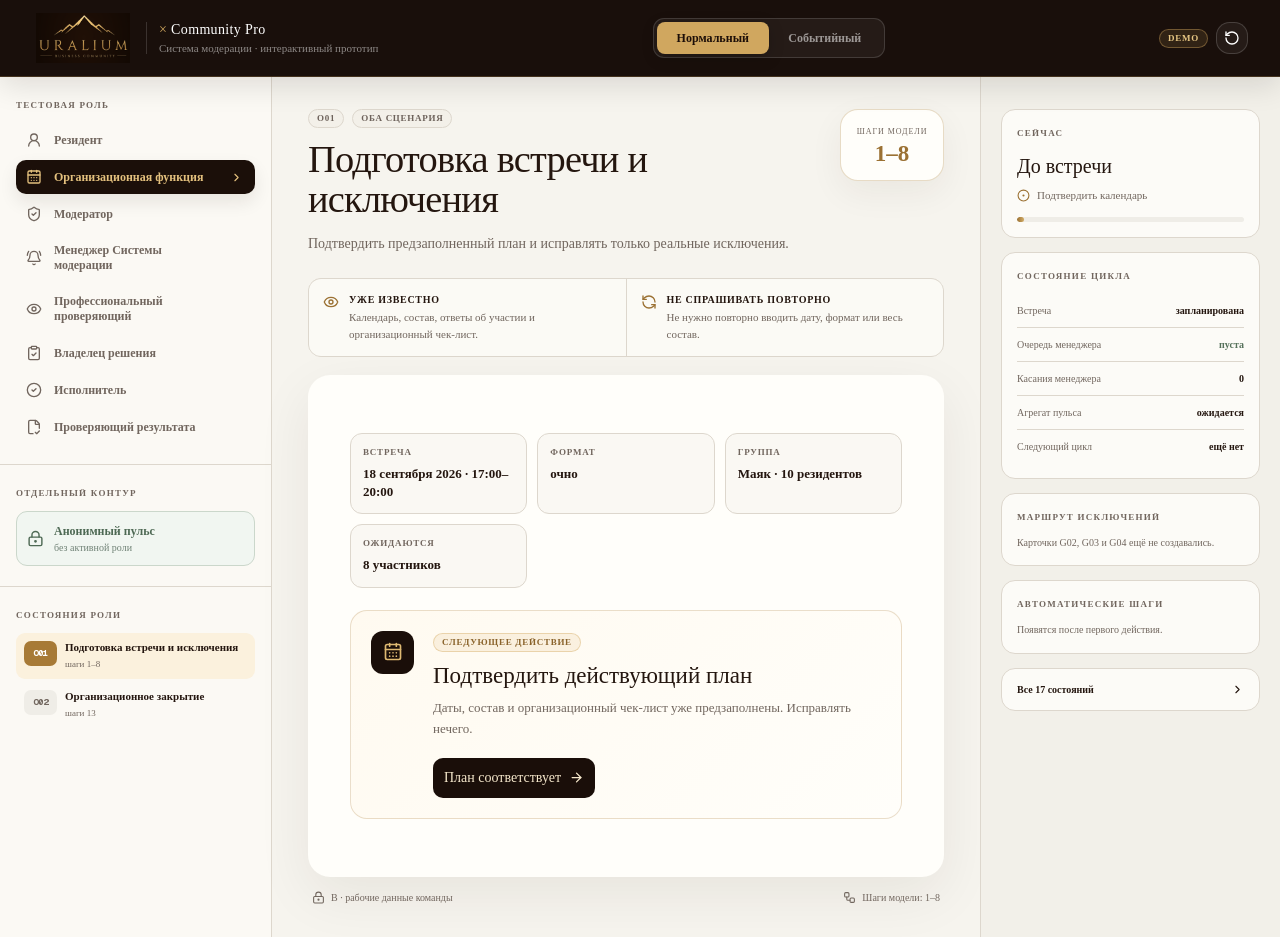
==== index.html @ 599ee9f1 "Publish Community Pro demo" ====
<!DOCTYPE html><html lang="ru"><head><meta charSet="utf-8"/><meta name="viewport" content="width=device-width, initial-scale=1"/><link rel="preload" as="image" fetchPriority="high" imageSrcSet="/_next/image?url=%2Furalium-logo-espresso.png&amp;w=128&amp;q=75 1x, /_next/image?url=%2Furalium-logo-espresso.png&amp;w=256&amp;q=75 2x"/><link rel="stylesheet" href="/_next/static/css/index.s3RXY8Z_.css" data-rsc-css-href="/_next/static/css/index.s3RXY8Z_.css" data-precedence="vite-rsc/importer-resources"/><link rel="modulepreload" fetchPriority="low" href="/_next/static/chunks/index--kuUQCnD.js"/><script src="/_next/static/chunks/rolldown-runtime-C60lm6uB.js" type="module" async=""></script><script src="/_next/static/chunks/framework-D_rUT4EX.js" type="module" async=""></script><link rel="modulepreload" href="/_next/static/chunks/layout-segment-context-BPVXsanq.js" crossorigin=""/><link rel="modulepreload" href="/_next/static/chunks/page-Berply5n.js" crossorigin=""/><title>Community Pro · Система модерации v0.1</title><meta name="description" content="Интерактивный демонстрационный прототип нормального и событийного цикла Системы модерации Community Pro."/><meta property="og:title" content="Community Pro · Система модерации v0.1"/><meta property="og:description" content="Интерактивный прототип сквозного цикла постоянной малой группы."/><meta property="og:image" content="https://uralium-community-pro-pult-demo.m-e-burkov.chatgpt.site/og.png"/><meta property="og:image:width" content="1536"/><meta property="og:image:height" content="1024"/><meta property="og:image:alt" content="УРАЛИУМ × Community Pro — Пульт Системы модерации"/><meta name="twitter:card" content="summary_large_image"/><meta name="twitter:title" content="Community Pro · Система модерации v0.1"/><meta name="twitter:description" content="Интерактивный прототип сквозного цикла постоянной малой группы."/><meta name="twitter:image" content="https://uralium-community-pro-pult-demo.m-e-burkov.chatgpt.site/og.png"/><link rel="icon" href="/favicon.png"/><script>Object.assign(((self[Symbol.for("vinext.navigationRuntime")]??={bootstrap:{routeManifest:null},functions:{}}).bootstrap.rsc??={rsc:[]}),{params:{},nav:{"pathname":"/","searchParams":[]}})</script><link rel="modulepreload" href="/_next/static/chunks/index--kuUQCnD.js" />
<link rel="preload" href="/_next/static/_vinext_fonts/geist-8ac0455e797f/geist-98bbbccb.woff2" as="font" type="font/woff2" crossorigin />
<link rel="preload" href="/_next/static/_vinext_fonts/geist-mono-00e989178794/geist-mono-013b2f2f.woff2" as="font" type="font/woff2" crossorigin />
<style data-vinext-fonts>/* cyrillic-ext */
@font-face {
  font-family: 'Geist';
  font-style: normal;
  font-weight: 100 900;
  font-display: swap;
  src: url(/_next/static/_vinext_fonts/geist-8ac0455e797f/geist-ff2310f5.woff2) format('woff2');
  unicode-range: U+0460-052F, U+1C80-1C8A, U+20B4, U+2DE0-2DFF, U+A640-A69F, U+FE2E-FE2F;
}
/* cyrillic */
@font-face {
  font-family: 'Geist';
  font-style: normal;
  font-weight: 100 900;
  font-display: swap;
  src: url(/_next/static/_vinext_fonts/geist-8ac0455e797f/geist-875ccdd4.woff2) format('woff2');
  unicode-range: U+0301, U+0400-045F, U+0490-0491, U+04B0-04B1, U+2116;
}
/* vietnamese */
@font-face {
  font-family: 'Geist';
  font-style: normal;
  font-weight: 100 900;
  font-display: swap;
  src: url(/_next/static/_vinext_fonts/geist-8ac0455e797f/geist-52306abf.woff2) format('woff2');
  unicode-range: U+0102-0103, U+0110-0111, U+0128-0129, U+0168-0169, U+01A0-01A1, U+01AF-01B0, U+0300-0301, U+0303-0304, U+0308-0309, U+0323, U+0329, U+1EA0-1EF9, U+20AB;
}
/* latin-ext */
@font-face {
  font-family: 'Geist';
  font-style: normal;
  font-weight: 100 900;
  font-display: swap;
  src: url(/_next/static/_vinext_fonts/geist-8ac0455e797f/geist-001175b1.woff2) format('woff2');
  unicode-range: U+0100-02BA, U+02BD-02C5, U+02C7-02CC, U+02CE-02D7, U+02DD-02FF, U+0304, U+0308, U+0329, U+1D00-1DBF, U+1E00-1E9F, U+1EF2-1EFF, U+2020, U+20A0-20AB, U+20AD-20C0, U+2113, U+2C60-2C7F, U+A720-A7FF;
}
/* latin */
@font-face {
  font-family: 'Geist';
  font-style: normal;
  font-weight: 100 900;
  font-display: swap;
  src: url(/_next/static/_vinext_fonts/geist-8ac0455e797f/geist-98bbbccb.woff2) format('woff2');
  unicode-range: U+0000-00FF, U+0131, U+0152-0153, U+02BB-02BC, U+02C6, U+02DA, U+02DC, U+0304, U+0308, U+0329, U+2000-206F, U+20AC, U+2122, U+2191, U+2193, U+2212, U+2215, U+FEFF, U+FFFD;
}

@font-face {
  font-family: 'Geist Fallback';
  src: local("Arial");
  ascent-override: 95.94%;
  descent-override: 28.16%;
  line-gap-override: 0.00%;
  size-adjust: 104.76%;
}

.__font_geist_19ysh9d { font-family: 'Geist', 'Geist Fallback'; font-style: normal; }

.__variable_geist_19ysh9d { --font-geist-sans: 'Geist', 'Geist Fallback'; }

/* cyrillic-ext */
@font-face {
  font-family: 'Geist Mono';
  font-style: normal;
  font-weight: 100 900;
  font-display: swap;
  src: url(/_next/static/_vinext_fonts/geist-mono-00e989178794/geist-mono-f6b33328.woff2) format('woff2');
  unicode-range: U+0460-052F, U+1C80-1C8A, U+20B4, U+2DE0-2DFF, U+A640-A69F, U+FE2E-FE2F;
}
/* cyrillic */
@font-face {
  font-family: 'Geist Mono';
  font-style: normal;
  font-weight: 100 900;
  font-display: swap;
  src: url(/_next/static/_vinext_fonts/geist-mono-00e989178794/geist-mono-44e03052.woff2) format('woff2');
  unicode-range: U+0301, U+0400-045F, U+0490-0491, U+04B0-04B1, U+2116;
}
/* symbols2 */
@font-face {
  font-family: 'Geist Mono';
  font-style: normal;
  font-weight: 100 900;
  font-display: swap;
  src: url(/_next/static/_vinext_fonts/geist-mono-00e989178794/geist-mono-0638449e.woff2) format('woff2');
  unicode-range: U+2000-2001, U+2004-2008, U+200A, U+23B8-23BD, U+2500-259F;
}
/* vietnamese */
@font-face {
  font-family: 'Geist Mono';
  font-style: normal;
  font-weight: 100 900;
  font-display: swap;
  src: url(/_next/static/_vinext_fonts/geist-mono-00e989178794/geist-mono-971fb274.woff2) format('woff2');
  unicode-range: U+0102-0103, U+0110-0111, U+0128-0129, U+0168-0169, U+01A0-01A1, U+01AF-01B0, U+0300-0301, U+0303-0304, U+0308-0309, U+0323, U+0329, U+1EA0-1EF9, U+20AB;
}
/* latin-ext */
@font-face {
  font-family: 'Geist Mono';
  font-style: normal;
  font-weight: 100 900;
  font-display: swap;
  src: url(/_next/static/_vinext_fonts/geist-mono-00e989178794/geist-mono-44745446.woff2) format('woff2');
  unicode-range: U+0100-02BA, U+02BD-02C5, U+02C7-02CC, U+02CE-02D7, U+02DD-02FF, U+0304, U+0308, U+0329, U+1D00-1DBF, U+1E00-1E9F, U+1EF2-1EFF, U+2020, U+20A0-20AB, U+20AD-20C0, U+2113, U+2C60-2C7F, U+A720-A7FF;
}
/* latin */
@font-face {
  font-family: 'Geist Mono';
  font-style: normal;
  font-weight: 100 900;
  font-display: swap;
  src: url(/_next/static/_vinext_fonts/geist-mono-00e989178794/geist-mono-013b2f2f.woff2) format('woff2');
  unicode-range: U+0000-00FF, U+0131, U+0152-0153, U+02BB-02BC, U+02C6, U+02DA, U+02DC, U+0304, U+0308, U+0329, U+2000-206F, U+20AC, U+2122, U+2191, U+2193, U+2212, U+2215, U+FEFF, U+FFFD;
}

@font-face {
  font-family: 'Geist Mono Fallback';
  src: local("Arial");
  ascent-override: 74.67%;
  descent-override: 21.92%;
  line-gap-override: 0.00%;
  size-adjust: 134.59%;
}

.__font_geist_mono_1001rt9 { font-family: 'Geist Mono', 'Geist Mono Fallback'; font-style: normal; }

.__variable_geist_mono_1001rt9 { --font-geist-mono: 'Geist Mono', 'Geist Mono Fallback'; }
</style>
</head><body class="__variable_geist_19ysh9d __variable_geist_mono_1001rt9 antialiased"><main class="min-h-screen bg-background text-foreground"><header class="app-header sticky top-0 z-40 border-b backdrop-blur-xl"><div class="mx-auto flex min-h-[76px] max-w-[1780px] items-center justify-between gap-4 px-4 py-3 sm:px-6 lg:px-8"><button class="flex items-center gap-3 text-left"><img src="/_next/image?url=%2Furalium-logo-espresso.png&amp;w=256&amp;q=75" alt="URALIUM Business Community" width="102" height="50" loading="eager" fetchPriority="high" decoding="async" srcSet="/_next/image?url=%2Furalium-logo-espresso.png&amp;w=128&amp;q=75 1x, /_next/image?url=%2Furalium-logo-espresso.png&amp;w=256&amp;q=75 2x" class="brand-logo" data-nimg="1"/><div class="hidden h-8 w-px bg-white/15 sm:block"></div><div><p class="text-sm font-medium tracking-wide text-white"><span class="text-[#cda55e]">×</span> Community Pro</p><p class="text-[11px] text-white/50">Система модерации · интерактивный прототип</p></div></button><div class="scenario-switch" aria-label="Сценарий"><button class="active">Нормальный</button><button class="">Событийный</button></div><div class="flex items-center gap-2"><span class="mini-badge mini-badge-gold">DEMO</span><button type="button" tabindex="0" data-slot="button" title="Полный сброс" class="group/button inline-flex shrink-0 items-center justify-center rounded-lg border bg-clip-padding text-sm font-medium whitespace-nowrap transition-all outline-none select-none focus-visible:border-ring focus-visible:ring-3 focus-visible:ring-ring/50 active:not-aria-[haspopup]:translate-y-px disabled:pointer-events-none disabled:opacity-50 aria-invalid:border-destructive aria-invalid:ring-3 aria-invalid:ring-destructive/20 dark:aria-invalid:border-destructive/50 dark:aria-invalid:ring-destructive/40 [&amp;_svg]:pointer-events-none [&amp;_svg]:shrink-0 [&amp;_svg:not([class*=&#x27;size-&#x27;])]:size-4 border-border bg-background hover:bg-muted hover:text-foreground aria-expanded:bg-muted aria-expanded:text-foreground dark:border-input dark:bg-input/30 dark:hover:bg-input/50 size-8 header-icon"><svg xmlns="http://www.w3.org/2000/svg" width="24" height="24" viewBox="0 0 24 24" fill="none" stroke="currentColor" stroke-width="2" stroke-linecap="round" stroke-linejoin="round" class="lucide lucide-rotate-ccw" aria-hidden="true"><path d="M3 12a9 9 0 1 0 9-9 9.75 9.75 0 0 0-6.74 2.74L3 8"></path><path d="M3 3v5h5"></path></svg></button></div></div></header><div class="app-grid mx-auto grid max-w-[1780px] lg:grid-cols-[272px_minmax(0,1fr)_300px]"><aside class="role-sidebar border-b border-border lg:min-h-[calc(100vh-76px)] lg:border-b-0 lg:border-r"><div class="sidebar-section"><p class="sidebar-label">Тестовая роль</p><div class="role-list"><button class=""><svg xmlns="http://www.w3.org/2000/svg" width="24" height="24" viewBox="0 0 24 24" fill="none" stroke="currentColor" stroke-width="2" stroke-linecap="round" stroke-linejoin="round" class="lucide lucide-user-round" aria-hidden="true"><circle cx="12" cy="8" r="5"></circle><path d="M20 21a8 8 0 0 0-16 0"></path></svg><span>Резидент</span></button><button class="role-active"><svg xmlns="http://www.w3.org/2000/svg" width="24" height="24" viewBox="0 0 24 24" fill="none" stroke="currentColor" stroke-width="2" stroke-linecap="round" stroke-linejoin="round" class="lucide lucide-calendar-days" aria-hidden="true"><path d="M8 2v3"></path><path d="M16 2v3"></path><rect x="3" y="3" width="18" height="18" rx="2"></rect><path d="M3 9h18"></path><path d="M8 13h.01"></path><path d="M12 13h.01"></path><path d="M16 13h.01"></path><path d="M8 17h.01"></path><path d="M12 17h.01"></path><path d="M16 17h.01"></path></svg><span>Организационная функция</span><svg xmlns="http://www.w3.org/2000/svg" width="24" height="24" viewBox="0 0 24 24" fill="none" stroke="currentColor" stroke-width="2" stroke-linecap="round" stroke-linejoin="round" class="lucide lucide-chevron-right" aria-hidden="true"><path d="m9 18 6-6-6-6"></path></svg></button><button class=""><svg xmlns="http://www.w3.org/2000/svg" width="24" height="24" viewBox="0 0 24 24" fill="none" stroke="currentColor" stroke-width="2" stroke-linecap="round" stroke-linejoin="round" class="lucide lucide-shield-check" aria-hidden="true"><path d="M20 13c0 5-3.5 7.5-7.66 8.95a1 1 0 0 1-.67-.01C7.5 20.5 4 18 4 13V6a1 1 0 0 1 1-1c2 0 4.5-1.2 6.24-2.72a1.17 1.17 0 0 1 1.52 0C14.51 3.81 17 5 19 5a1 1 0 0 1 1 1z"></path><path d="m9 12 2 2 4-4"></path></svg><span>Модератор</span></button><button class=""><svg xmlns="http://www.w3.org/2000/svg" width="24" height="24" viewBox="0 0 24 24" fill="none" stroke="currentColor" stroke-width="2" stroke-linecap="round" stroke-linejoin="round" class="lucide lucide-bell-ring" aria-hidden="true"><path d="M10.268 21a2 2 0 0 0 3.464 0"></path><path d="M22 8c0-2.3-.8-4.3-2-6"></path><path d="M3.262 15.326A1 1 0 0 0 4 17h16a1 1 0 0 0 .74-1.673C19.41 13.956 18 12.499 18 8A6 6 0 0 0 6 8c0 4.499-1.411 5.956-2.738 7.326"></path><path d="M4 2C2.8 3.7 2 5.7 2 8"></path></svg><span>Менеджер Системы модерации</span></button><button class=""><svg xmlns="http://www.w3.org/2000/svg" width="24" height="24" viewBox="0 0 24 24" fill="none" stroke="currentColor" stroke-width="2" stroke-linecap="round" stroke-linejoin="round" class="lucide lucide-eye" aria-hidden="true"><path d="M2.062 12.348a1 1 0 0 1 0-.696 10.75 10.75 0 0 1 19.876 0 1 1 0 0 1 0 .696 10.75 10.75 0 0 1-19.876 0"></path><circle cx="12" cy="12" r="3"></circle></svg><span>Профессиональный проверяющий</span></button><button class=""><svg xmlns="http://www.w3.org/2000/svg" width="24" height="24" viewBox="0 0 24 24" fill="none" stroke="currentColor" stroke-width="2" stroke-linecap="round" stroke-linejoin="round" class="lucide lucide-clipboard-check" aria-hidden="true"><rect width="8" height="4" x="8" y="2" rx="1" ry="1"></rect><path d="M16 4h2a2 2 0 0 1 2 2v14a2 2 0 0 1-2 2H6a2 2 0 0 1-2-2V6a2 2 0 0 1 2-2h2"></path><path d="m9 14 2 2 4-4"></path></svg><span>Владелец решения</span></button><button class=""><svg xmlns="http://www.w3.org/2000/svg" width="24" height="24" viewBox="0 0 24 24" fill="none" stroke="currentColor" stroke-width="2" stroke-linecap="round" stroke-linejoin="round" class="lucide lucide-circle-check" aria-hidden="true"><circle cx="12" cy="12" r="10"></circle><path d="m9 12 2 2 4-4"></path></svg><span>Исполнитель</span></button><button class=""><svg xmlns="http://www.w3.org/2000/svg" width="24" height="24" viewBox="0 0 24 24" fill="none" stroke="currentColor" stroke-width="2" stroke-linecap="round" stroke-linejoin="round" class="lucide lucide-file-check-corner" aria-hidden="true"><path d="M10.5 22H6a2 2 0 0 1-2-2V4a2 2 0 0 1 2-2h8a2.4 2.4 0 0 1 1.706.706l3.588 3.588A2.4 2.4 0 0 1 20 8v6"></path><path d="M14 2v5a1 1 0 0 0 1 1h5"></path><path d="m14 20 2 2 4-4"></path></svg><span>Проверяющий результата</span></button></div></div><div class="sidebar-section border-t"><p class="sidebar-label">Отдельный контур</p><button class="anonymous-entry "><svg xmlns="http://www.w3.org/2000/svg" width="24" height="24" viewBox="0 0 24 24" fill="none" stroke="currentColor" stroke-width="2" stroke-linecap="round" stroke-linejoin="round" class="lucide lucide-lock-keyhole" aria-hidden="true"><circle cx="12" cy="16" r="1"></circle><rect x="3" y="10" width="18" height="12" rx="2"></rect><path d="M7 10V7a5 5 0 0 1 10 0v3"></path></svg><span><b>Анонимный пульс</b><small>без активной роли</small></span></button></div><div class="sidebar-section border-t"><p class="sidebar-label">Состояния роли</p><div class="surface-list"><button class="surface-active"><span>O01</span><div><b>Подготовка встречи и исключения</b><small>шаги 1–8</small></div></button><button class=""><span>O02</span><div><b>Организационное закрытие</b><small>шаги 13</small></div></button></div></div></aside><section class="min-w-0 px-4 py-6 sm:px-7 lg:px-9 lg:py-8"><div class="prototype-head"><div><div class="flex flex-wrap items-center gap-2"><span class="mini-badge mini-badge-neutral">O01</span><span class="mini-badge mini-badge-neutral">оба сценария</span></div><h1>Подготовка встречи и исключения</h1><p>Подтвердить предзаполненный план и исправлять только реальные исключения.</p></div><div class="step-orb"><span>Шаги модели</span><b>1–8</b></div></div><div class="guardrail"><div><svg xmlns="http://www.w3.org/2000/svg" width="24" height="24" viewBox="0 0 24 24" fill="none" stroke="currentColor" stroke-width="2" stroke-linecap="round" stroke-linejoin="round" class="lucide lucide-eye" aria-hidden="true"><path d="M2.062 12.348a1 1 0 0 1 0-.696 10.75 10.75 0 0 1 19.876 0 1 1 0 0 1 0 .696 10.75 10.75 0 0 1-19.876 0"></path><circle cx="12" cy="12" r="3"></circle></svg><span><b>Уже известно</b>Календарь, состав, ответы об участии и организационный чек-лист.</span></div><div><svg xmlns="http://www.w3.org/2000/svg" width="24" height="24" viewBox="0 0 24 24" fill="none" stroke="currentColor" stroke-width="2" stroke-linecap="round" stroke-linejoin="round" class="lucide lucide-refresh-ccw" aria-hidden="true"><path d="M21 12a9 9 0 0 0-9-9 9.75 9.75 0 0 0-6.74 2.74L3 8"></path><path d="M3 3v5h5"></path><path d="M3 12a9 9 0 0 0 9 9 9.75 9.75 0 0 0 6.74-2.74L21 16"></path><path d="M16 16h5v5"></path></svg><span><b>Не спрашивать повторно</b>Не нужно повторно вводить дату, формат или весь состав.</span></div></div><div data-slot="card" data-size="default" class="group/card flex flex-col gap-(--card-spacing) overflow-hidden rounded-xl bg-card py-(--card-spacing) text-sm text-card-foreground ring-1 ring-foreground/10 [--card-spacing:--spacing(4)] has-data-[slot=card-footer]:pb-0 has-[&gt;img:first-child]:pt-0 data-[size=sm]:[--card-spacing:--spacing(3)] data-[size=sm]:has-data-[slot=card-footer]:pb-0 *:[img:first-child]:rounded-t-xl *:[img:last-child]:rounded-b-xl surface-card"><div data-slot="card-content" class="px-(--card-spacing)"><div class="known-grid"><div><span>Встреча</span><b>18 сентября 2026 · 17:00–20:00</b></div><div><span>Формат</span><b>очно</b></div><div><span>Группа</span><b>Маяк · 10 резидентов</b></div><div><span>Ожидаются</span><b>8 участников</b></div></div><div class="action-box"><span><svg xmlns="http://www.w3.org/2000/svg" width="24" height="24" viewBox="0 0 24 24" fill="none" stroke="currentColor" stroke-width="2" stroke-linecap="round" stroke-linejoin="round" class="lucide lucide-calendar-days" aria-hidden="true"><path d="M8 2v3"></path><path d="M16 2v3"></path><rect x="3" y="3" width="18" height="18" rx="2"></rect><path d="M3 9h18"></path><path d="M8 13h.01"></path><path d="M12 13h.01"></path><path d="M16 13h.01"></path><path d="M8 17h.01"></path><path d="M12 17h.01"></path><path d="M16 17h.01"></path></svg></span><div><span class="mini-badge mini-badge-gold">Следующее действие</span><h3>Подтвердить действующий план</h3><p>Даты, состав и организационный чек-лист уже предзаполнены. Исправлять нечего.</p><button type="button" tabindex="0" data-slot="button" class="group/button inline-flex shrink-0 items-center justify-center rounded-lg border border-transparent bg-clip-padding text-sm font-medium whitespace-nowrap transition-all outline-none select-none focus-visible:border-ring focus-visible:ring-3 focus-visible:ring-ring/50 active:not-aria-[haspopup]:translate-y-px disabled:pointer-events-none disabled:opacity-50 aria-invalid:border-destructive aria-invalid:ring-3 aria-invalid:ring-destructive/20 dark:aria-invalid:border-destructive/50 dark:aria-invalid:ring-destructive/40 [&amp;_svg]:pointer-events-none [&amp;_svg]:shrink-0 [&amp;_svg:not([class*=&#x27;size-&#x27;])]:size-4 bg-primary text-primary-foreground hover:bg-primary/80 h-8 gap-1.5 px-2.5 has-data-[icon=inline-end]:pr-2 has-data-[icon=inline-start]:pl-2 primary-action">План соответствует<svg xmlns="http://www.w3.org/2000/svg" width="24" height="24" viewBox="0 0 24 24" fill="none" stroke="currentColor" stroke-width="2" stroke-linecap="round" stroke-linejoin="round" class="lucide lucide-arrow-right" aria-hidden="true"><path d="M5 12h14"></path><path d="m12 5 7 7-7 7"></path></svg></button></div></div></div></div><div class="surface-foot"><span><svg xmlns="http://www.w3.org/2000/svg" width="24" height="24" viewBox="0 0 24 24" fill="none" stroke="currentColor" stroke-width="2" stroke-linecap="round" stroke-linejoin="round" class="lucide lucide-lock-keyhole" aria-hidden="true"><circle cx="12" cy="16" r="1"></circle><rect x="3" y="10" width="18" height="12" rx="2"></rect><path d="M7 10V7a5 5 0 0 1 10 0v3"></path></svg>B · рабочие данные команды</span><span><svg xmlns="http://www.w3.org/2000/svg" width="24" height="24" viewBox="0 0 24 24" fill="none" stroke="currentColor" stroke-width="2" stroke-linecap="round" stroke-linejoin="round" class="lucide lucide-workflow" aria-hidden="true"><rect width="8" height="8" x="3" y="3" rx="2"></rect><path d="M7 11v4a2 2 0 0 0 2 2h4"></path><rect width="8" height="8" x="13" y="13" rx="2"></rect></svg>Шаги модели: <!-- -->1–8</span></div></section><aside class="status-sidebar border-t border-border px-4 py-6 sm:px-6 lg:min-h-[calc(100vh-76px)] lg:border-l lg:border-t-0 lg:px-5 lg:py-8"><div class="status-panel"><p class="sidebar-label">Сейчас</p><h2>До встречи</h2><p class="current-step"><svg xmlns="http://www.w3.org/2000/svg" width="24" height="24" viewBox="0 0 24 24" fill="none" stroke="currentColor" stroke-width="2" stroke-linecap="round" stroke-linejoin="round" class="lucide lucide-circle-dot" aria-hidden="true"><circle cx="12" cy="12" r="10"></circle><circle cx="12" cy="12" r="1"></circle></svg> <!-- -->Подтвердить календарь</p><div class="progress-track"><span style="width:3.225806451612903%"></span></div></div><div class="status-panel"><p class="sidebar-label">Состояние цикла</p><div class="state-line"><span>Встреча</span><b class="">запланирована</b></div><div class="state-line"><span>Очередь менеджера</span><b class="text-[#55715a]">пуста</b></div><div class="state-line"><span>Касания менеджера</span><b class="">0</b></div><div class="state-line"><span>Агрегат пульса</span><b class="">ожидается</b></div><div class="state-line"><span>Следующий цикл</span><b class="">ещё нет</b></div></div><div class="status-panel"><p class="sidebar-label">Маршрут исключений</p><p class="quiet-copy">Карточки G02, G03 и G04 ещё не создавались.</p></div><div class="status-panel"><p class="sidebar-label">Автоматические шаги</p><p class="quiet-copy">Появятся после первого действия.</p></div><details class="all-states"><summary>Все 17 состояний <svg xmlns="http://www.w3.org/2000/svg" width="24" height="24" viewBox="0 0 24 24" fill="none" stroke="currentColor" stroke-width="2" stroke-linecap="round" stroke-linejoin="round" class="lucide lucide-chevron-right" aria-hidden="true"><path d="m9 18 6-6-6-6"></path></svg></summary><div><span class=""><b>R01</b>Подготовка к встрече</span><span class=""><b>R02</b>Встреча</span><span class=""><b>R03</b>Короткий анонимный пульс</span><span class=""><b>R04</b>Продолжить запрос</span><span class=""><b>O01</b>Подготовка встречи и исключения</span><span class=""><b>O02</b>Организационное закрытие</span><span class=""><b>M01</b>Профессиональный контекст</span><span class=""><b>M02</b>Штатное профессиональное закрытие</span><span class=""><b>M03</b>Значимое профессиональное наблюдение</span><span class=""><b>G01</b>Очередь внимания</span><span class=""><b>G02</b>Продолжение запроса</span><span class=""><b>G03</b>Согласование действия</span><span class=""><b>G04</b>Сбор свидетельств</span><span class=""><b>P01</b>Проверка кандидата</span><span class=""><b>P02</b>Решение и проект действия</span><span class=""><b>P03</b>Исполнение действия</span><span class=""><b>P04</b>Подтверждение результата</span></div></details></aside></div></main><script type="module" src="/_next/static/chunks/index--kuUQCnD.js" id="_R_" async=""></script><script>((self[Symbol.for("vinext.navigationRuntime")]??={bootstrap:{routeManifest:null},functions:{}}).bootstrap.rsc??={rsc:[]}).rsc.push("2:I[\"c5beb10df826\",[],\"Children\",1]\n")</script><script>((self[Symbol.for("vinext.navigationRuntime")]??={bootstrap:{routeManifest:null},functions:{}}).bootstrap.rsc??={rsc:[]}).rsc.push("3:I[\"0dc7e6a5ccb2\",[],\"GlobalErrorBoundary\",1]\n")</script><script>((self[Symbol.for("vinext.navigationRuntime")]??={bootstrap:{routeManifest:null},functions:{}}).bootstrap.rsc??={rsc:[]}).rsc.push("4:I[\"610eead2fe97\",[],\"default\",1]\n")</script><script>((self[Symbol.for("vinext.navigationRuntime")]??={bootstrap:{routeManifest:null},functions:{}}).bootstrap.rsc??={rsc:[]}).rsc.push("5:I[\"0dc7e6a5ccb2\",[],\"ErrorBoundary\",1]\n")</script><script>((self[Symbol.for("vinext.navigationRuntime")]??={bootstrap:{routeManifest:null},functions:{}}).bootstrap.rsc??={rsc:[]}).rsc.push("6:I[\"8c444080ebb8\",[],\"LayoutSegmentProvider\",1]\n")</script><script>((self[Symbol.for("vinext.navigationRuntime")]??={bootstrap:{routeManifest:null},functions:{}}).bootstrap.rsc??={rsc:[]}).rsc.push("7:I[\"c5beb10df826\",[],\"Slot\",1]\n")</script><script>((self[Symbol.for("vinext.navigationRuntime")]??={bootstrap:{routeManifest:null},functions:{}}).bootstrap.rsc??={rsc:[]}).rsc.push("8:I[\"0dc7e6a5ccb2\",[],\"NotFoundBoundary\",1]\n")</script><script>((self[Symbol.for("vinext.navigationRuntime")]??={bootstrap:{routeManifest:null},functions:{}}).bootstrap.rsc??={rsc:[]}).rsc.push("9:I[\"40fe166cc87b\",[],\"AppRouterScrollTarget\",1]\n")</script><script>((self[Symbol.for("vinext.navigationRuntime")]??={bootstrap:{routeManifest:null},functions:{}}).bootstrap.rsc??={rsc:[]}).rsc.push("a:I[\"0dc7e6a5ccb2\",[],\"RedirectBoundary\",1]\n")</script><script>((self[Symbol.for("vinext.navigationRuntime")]??={bootstrap:{routeManifest:null},functions:{}}).bootstrap.rsc??={rsc:[]}).rsc.push(":HL[\"/_next/static/css/index.s3RXY8Z_.css\",\"style\"     ]\n")</script><script>((self[Symbol.for("vinext.navigationRuntime")]??={bootstrap:{routeManifest:null},functions:{}}).bootstrap.rsc??={rsc:[]}).rsc.push("0:{\"page:/\":\"$L1\",\"layout:/\":[[[\"$\",\"link\",\"css:/_next/static/css/index.s3RXY8Z_.css\",{\"rel\":\"stylesheet\",\"precedence\":\"vite-rsc/importer-resources\",\"href\":\"/_next/static/css/index.s3RXY8Z_.css\",\"data-rsc-css-href\":\"/_next/static/css/index.s3RXY8Z_.css\"}],\"$undefined\"],[\"$\",\"html\",null,{\"lang\":\"ru\",\"children\":[\"$\",\"body\",null,{\"className\":\"__variable_geist_19ysh9d __variable_geist_mono_1001rt9 antialiased\",\"children\":[\"$\",\"$L2\",null,{}]}]}]],\"route:/\":[[[\"$\",\"meta\",null,{\"charSet\":\"utf-8\"}],[[\"$\",\"title\",\"0\",{\"children\":\"Community Pro · Система модерации v0.1\"}],[\"$\",\"meta\",\"1\",{\"name\":\"description\",\"content\":\"Интерактивный демонстрационный прототип нормального и событийного цикла Системы модерации Community Pro.\"}],[\"$\",\"meta\",\"2\",{\"property\":\"og:title\",\"content\":\"Community Pro · Система модерации v0.1\"}],[\"$\",\"meta\",\"3\",{\"property\":\"og:description\",\"content\":\"Интерактивный прототип сквозного цикла постоянной малой группы.\"}],[\"$\",\"meta\",\"4\",{\"property\":\"og:image\",\"content\":\"https://uralium-community-pro-pult-demo.m-e-burkov.chatgpt.site/og.png\"}],[\"$\",\"meta\",\"5\",{\"property\":\"og:image:width\",\"content\":\"1536\"}],[\"$\",\"meta\",\"6\",{\"property\":\"og:image:height\",\"content\":\"1024\"}],[\"$\",\"meta\",\"7\",{\"property\":\"og:image:alt\",\"content\":\"УРАЛИУМ × Community Pro — Пульт Системы модерации\"}],[\"$\",\"meta\",\"8\",{\"name\":\"twitter:card\",\"content\":\"summary_large_image\"}],[\"$\",\"meta\",\"9\",{\"name\":\"twitter:title\",\"content\":\"Community Pro · Система модерации v0.1\"}],[\"$\",\"meta\",\"10\",{\"name\":\"twitter:description\",\"content\":\"Интерактивный прототип сквозного цикла постоянной малой группы.\"}],[\"$\",\"meta\",\"11\",{\"name\":\"twitter:image\",\"content\":\"https://uralium-community-pro-pult-demo.m-e-burkov.chatgpt.site/og.png\"}],[\"$\",\"link\",\"12\",{\"data-vinext-streamed-icon\":\"$undefined\",\"rel\":\"icon\",\"href\":\"/favicon.png\",\"type\":\"$undefined\",\"sizes\":\"$undefined\",\"color\":\"$undefined\",\"media\":\"$undefined\",\"fetchPriority\":\"$undefined\"}]],[[\"$\",\"meta\",\"0\",{\"name\":\"viewport\",\"content\":\"width=device-width, initial-scale=1\"}]]],[\"$\",\"$L3\",null,{\"fallback\":\"$4\",\"children\":[\"$\",\"$L5\",null,{\"fallback\":\"$4\",\"children\":[\"$\",\"$L6\",null,{\"providerId\":\"layout:/\",\"segmentMap\":{\"children\":[]},\"children\":[\"$\",\"$L7\",null,{\"id\":\"layout:/\",\"parallelSlots\":\"$undefined\",\"children\":[\"$\",\"$L8\",null,{\"resetKey\":\"\",\"fallback\":[[\"$\",\"title\",null,{\"children\":\"404: This page could not be found.\"}],[\"$\",\"div\",null,{\"style\":{\"fontFamily\":\"system-ui,\\\"Segoe UI\\\",Roboto,Helvetica,Arial,sans-serif,\\\"Apple Color Emoji\\\",\\\"Segoe UI Emoji\\\"\",\"height\":\"100vh\",\"textAlign\":\"center\",\"display\":\"flex\",\"flexDirection\":\"column\",\"alignItems\":\"center\",\"justifyContent\":\"center\"},\"children\":[\"$\",\"div\",null,{\"children\":[[\"$\",\"style\",null,{\"dangerouslySetInnerHTML\":{\"__html\":\"body{color:#000;background:#fff;margin:0}.next-error-h1{border-right:1px solid rgba(0,0,0,.3)}@media (prefers-color-scheme:dark){body{color:#fff;background:#000}.next-error-h1{border-right:1px solid rgba(255,255,255,.3)}}\"}}],[\"$\",\"h1\",null,{\"className\":\"next-error-h1\",\"style\":{\"display\":\"inline-block\",\"margin\":\"0 20px 0 0\",\"padding\":\"0 23px 0 0\",\"fontSize\":24,\"fontWeight\":500,\"verticalAlign\":\"top\",\"lineHeight\":\"49px\"},\"children\":404}],[\"$\",\"div\",null,{\"style\":{\"display\":\"inline-block\"},\"children\":[\"$\",\"h2\",null,{\"style\":{\"fontSize\":14,\"fontWeight\":400,\"lineHeight\":\"49px\",\"margin\":0},\"children\":\"This page could not be found.\"}]}]]}]}]],\"children\":[\"$\",\"$L9\",null,{\"children\":[\"$\",\"$La\",null,{\"children\":[[\"$\",\"$L6\",null,{\"providerId\":\"page:/\",\"segmentMap\":{\"children\":[\"__PAGE__\"]},\"children\":[\"$\",\"$L7\",null,{\"id\":\"page:/\"}]}],null]}]}]}]}]}]}]}],null,null],\"__route\":\"route:/\",\"__interceptionContext\":null,\"__layoutIds\":[\"layout:/\"],\"__rootLayout\":\"/\",\"__bfcacheSegmentIdentities\":{\"layout:/\":\"[\\\"layout\\\",\\\"layout:/\\\",\\\"root-boundary:/\\\",\\\"\\\"]\",\"page:/\":\"[\\\"page\\\",\\\"page:/\\\",\\\"root-boundary:/\\\",\\\"\\\"]\"},\"__srcPage\":[\"page\"],\"__layoutFlags\":{\"layout:/\":\"s\"},\"__artifactCompatibility\":{\"schemaVersion\":1,\"graphVersion\":\"app-route-graph:1177fd80f83fa7b0\",\"deploymentVersion\":\"322a01bc-2c76-4864-bdd1-7eddb88e8f89\",\"appElementsSchemaVersion\":1,\"rscPayloadSchemaVersion\":1,\"rootBoundaryId\":\"/\",\"renderEpoch\":null},\"__dynamicStaleTime\":0}\n")</script><script>((self[Symbol.for("vinext.navigationRuntime")]??={bootstrap:{routeManifest:null},functions:{}}).bootstrap.rsc??={rsc:[]}).rsc.push("b:I[\"6efdf509a785\",[],\"default\",1]\n")</script><script>((self[Symbol.for("vinext.navigationRuntime")]??={bootstrap:{routeManifest:null},functions:{}}).bootstrap.rsc??={rsc:[]}).rsc.push("1:[\"$\",\"$Lb\",null,{\"params\":\"$@c\",\"searchParams\":\"$@d\"}]\n")</script><script>((self[Symbol.for("vinext.navigationRuntime")]??={bootstrap:{routeManifest:null},functions:{}}).bootstrap.rsc??={rsc:[]}).rsc.push("c:{}\n")</script><script>((self[Symbol.for("vinext.navigationRuntime")]??={bootstrap:{routeManifest:null},functions:{}}).bootstrap.rsc??={rsc:[]}).rsc.push("d:{}\n")</script><script>Object.assign(((self[Symbol.for("vinext.navigationRuntime")]??={bootstrap:{routeManifest:null},functions:{}}).bootstrap.rsc??={rsc:[]}),{"initialCacheKind":"dynamic","dynamicStaleTimeSeconds":0});((self[Symbol.for("vinext.navigationRuntime")]??={bootstrap:{routeManifest:null},functions:{}}).bootstrap.rsc??={rsc:[]}).done=true</script></body></html>
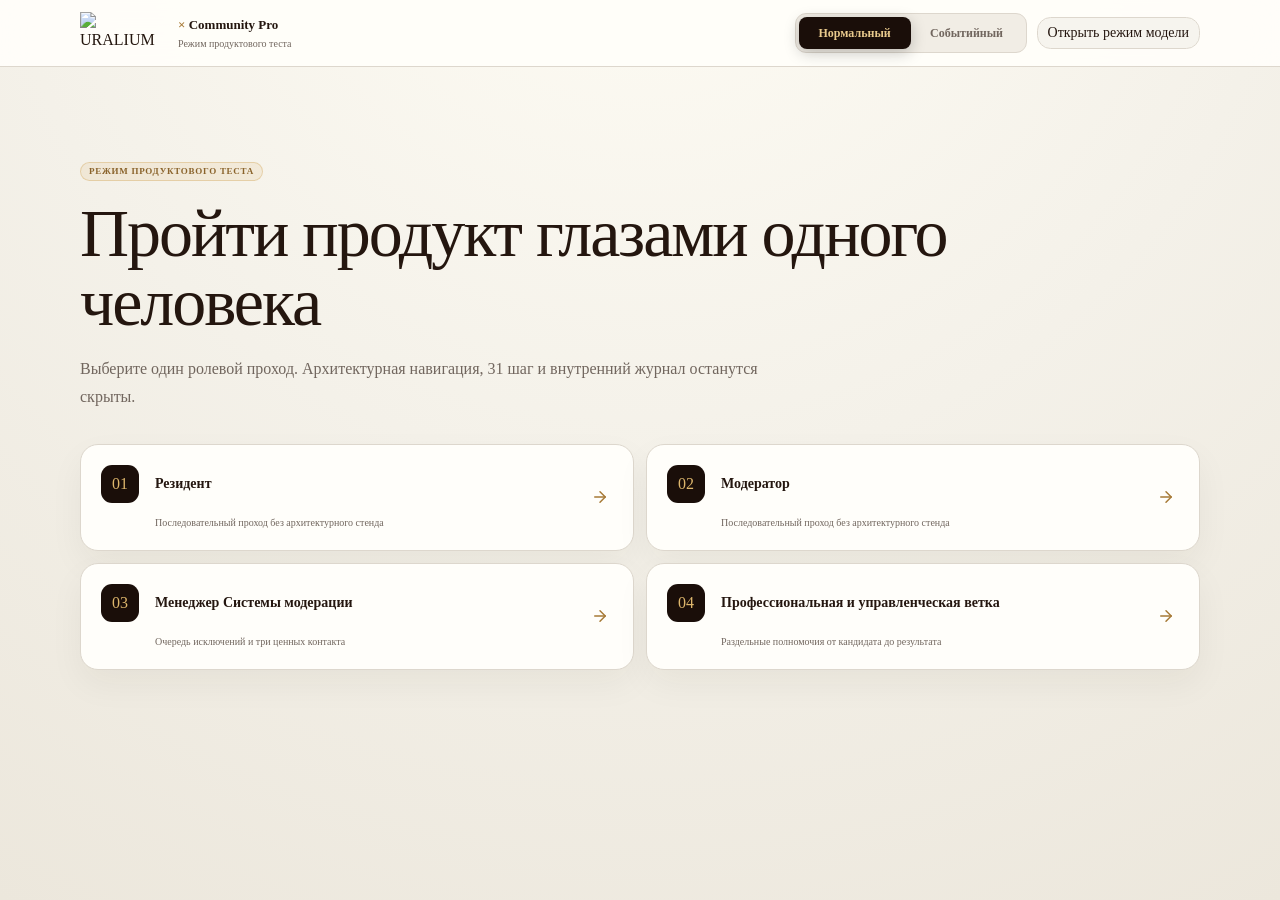
==== commit 51c95e65: "Publish guided product test prototype" ====
--- a/index.html
+++ b/index.html
@@ -1,4 +1,4 @@
-<!DOCTYPE html><html lang="ru"><head><meta charSet="utf-8"/><meta name="viewport" content="width=device-width, initial-scale=1"/><link rel="preload" as="image" fetchPriority="high" imageSrcSet="/_next/image?url=%2Furalium-logo-espresso.png&amp;w=128&amp;q=75 1x, /_next/image?url=%2Furalium-logo-espresso.png&amp;w=256&amp;q=75 2x"/><link rel="stylesheet" href="/_next/static/css/index.s3RXY8Z_.css" data-rsc-css-href="/_next/static/css/index.s3RXY8Z_.css" data-precedence="vite-rsc/importer-resources"/><link rel="modulepreload" fetchPriority="low" href="/_next/static/chunks/index--kuUQCnD.js"/><script src="/_next/static/chunks/rolldown-runtime-C60lm6uB.js" type="module" async=""></script><script src="/_next/static/chunks/framework-D_rUT4EX.js" type="module" async=""></script><link rel="modulepreload" href="/_next/static/chunks/layout-segment-context-BPVXsanq.js" crossorigin=""/><link rel="modulepreload" href="/_next/static/chunks/page-Berply5n.js" crossorigin=""/><title>Community Pro · Система модерации v0.1</title><meta name="description" content="Интерактивный демонстрационный прототип нормального и событийного цикла Системы модерации Community Pro."/><meta property="og:title" content="Community Pro · Система модерации v0.1"/><meta property="og:description" content="Интерактивный прототип сквозного цикла постоянной малой группы."/><meta property="og:image" content="https://uralium-community-pro-pult-demo.m-e-burkov.chatgpt.site/og.png"/><meta property="og:image:width" content="1536"/><meta property="og:image:height" content="1024"/><meta property="og:image:alt" content="УРАЛИУМ × Community Pro — Пульт Системы модерации"/><meta name="twitter:card" content="summary_large_image"/><meta name="twitter:title" content="Community Pro · Система модерации v0.1"/><meta name="twitter:description" content="Интерактивный прототип сквозного цикла постоянной малой группы."/><meta name="twitter:image" content="https://uralium-community-pro-pult-demo.m-e-burkov.chatgpt.site/og.png"/><link rel="icon" href="/favicon.png"/><script>Object.assign(((self[Symbol.for("vinext.navigationRuntime")]??={bootstrap:{routeManifest:null},functions:{}}).bootstrap.rsc??={rsc:[]}),{params:{},nav:{"pathname":"/","searchParams":[]}})</script><link rel="modulepreload" href="/_next/static/chunks/index--kuUQCnD.js" />
+<!DOCTYPE html><html lang="ru"><head><meta charSet="utf-8"/><meta name="viewport" content="width=device-width, initial-scale=1"/><link rel="stylesheet" href="/_next/static/css/index.CBtkbnKt.css" data-rsc-css-href="/_next/static/css/index.CBtkbnKt.css" data-precedence="vite-rsc/importer-resources"/><link rel="modulepreload" fetchPriority="low" href="/_next/static/chunks/index-BFk-tNHO.js"/><script src="/_next/static/chunks/rolldown-runtime-C60lm6uB.js" type="module" async=""></script><script src="/_next/static/chunks/framework-D_rUT4EX.js" type="module" async=""></script><link rel="modulepreload" href="/_next/static/chunks/layout-segment-context-BMVgBDtf.js" crossorigin=""/><link rel="modulepreload" href="/_next/static/chunks/page-9u-nf10r.js" crossorigin=""/><title>Community Pro · Система модерации v0.1</title><meta name="description" content="Интерактивный демонстрационный прототип нормального и событийного цикла Системы модерации Community Pro."/><meta property="og:title" content="Community Pro · Система модерации v0.1"/><meta property="og:description" content="Интерактивный прототип сквозного цикла постоянной малой группы."/><meta property="og:image" content="https://max-community-pro.github.io/og.png"/><meta property="og:image:width" content="1536"/><meta property="og:image:height" content="1024"/><meta property="og:image:alt" content="УРАЛИУМ × Community Pro — Пульт Системы модерации"/><meta name="twitter:card" content="summary_large_image"/><meta name="twitter:title" content="Community Pro · Система модерации v0.1"/><meta name="twitter:description" content="Интерактивный прототип сквозного цикла постоянной малой группы."/><meta name="twitter:image" content="https://max-community-pro.github.io/og.png"/><link rel="icon" href="/favicon.png"/><script>Object.assign(((self[Symbol.for("vinext.navigationRuntime")]??={bootstrap:{routeManifest:null},functions:{}}).bootstrap.rsc??={rsc:[]}),{params:{},nav:{"pathname":"/","searchParams":[]}})</script><link rel="modulepreload" href="/_next/static/chunks/index-BFk-tNHO.js" />
 <link rel="preload" href="/_next/static/_vinext_fonts/geist-8ac0455e797f/geist-98bbbccb.woff2" as="font" type="font/woff2" crossorigin />
 <link rel="preload" href="/_next/static/_vinext_fonts/geist-mono-00e989178794/geist-mono-013b2f2f.woff2" as="font" type="font/woff2" crossorigin />
 <style data-vinext-fonts>/* cyrillic-ext */
@@ -128,4 +128,4 @@
 
 .__variable_geist_mono_1001rt9 { --font-geist-mono: 'Geist Mono', 'Geist Mono Fallback'; }
 </style>
-</head><body class="__variable_geist_19ysh9d __variable_geist_mono_1001rt9 antialiased"><main class="min-h-screen bg-background text-foreground"><header class="app-header sticky top-0 z-40 border-b backdrop-blur-xl"><div class="mx-auto flex min-h-[76px] max-w-[1780px] items-center justify-between gap-4 px-4 py-3 sm:px-6 lg:px-8"><button class="flex items-center gap-3 text-left"><img src="/_next/image?url=%2Furalium-logo-espresso.png&amp;w=256&amp;q=75" alt="URALIUM Business Community" width="102" height="50" loading="eager" fetchPriority="high" decoding="async" srcSet="/_next/image?url=%2Furalium-logo-espresso.png&amp;w=128&amp;q=75 1x, /_next/image?url=%2Furalium-logo-espresso.png&amp;w=256&amp;q=75 2x" class="brand-logo" data-nimg="1"/><div class="hidden h-8 w-px bg-white/15 sm:block"></div><div><p class="text-sm font-medium tracking-wide text-white"><span class="text-[#cda55e]">×</span> Community Pro</p><p class="text-[11px] text-white/50">Система модерации · интерактивный прототип</p></div></button><div class="scenario-switch" aria-label="Сценарий"><button class="active">Нормальный</button><button class="">Событийный</button></div><div class="flex items-center gap-2"><span class="mini-badge mini-badge-gold">DEMO</span><button type="button" tabindex="0" data-slot="button" title="Полный сброс" class="group/button inline-flex shrink-0 items-center justify-center rounded-lg border bg-clip-padding text-sm font-medium whitespace-nowrap transition-all outline-none select-none focus-visible:border-ring focus-visible:ring-3 focus-visible:ring-ring/50 active:not-aria-[haspopup]:translate-y-px disabled:pointer-events-none disabled:opacity-50 aria-invalid:border-destructive aria-invalid:ring-3 aria-invalid:ring-destructive/20 dark:aria-invalid:border-destructive/50 dark:aria-invalid:ring-destructive/40 [&amp;_svg]:pointer-events-none [&amp;_svg]:shrink-0 [&amp;_svg:not([class*=&#x27;size-&#x27;])]:size-4 border-border bg-background hover:bg-muted hover:text-foreground aria-expanded:bg-muted aria-expanded:text-foreground dark:border-input dark:bg-input/30 dark:hover:bg-input/50 size-8 header-icon"><svg xmlns="http://www.w3.org/2000/svg" width="24" height="24" viewBox="0 0 24 24" fill="none" stroke="currentColor" stroke-width="2" stroke-linecap="round" stroke-linejoin="round" class="lucide lucide-rotate-ccw" aria-hidden="true"><path d="M3 12a9 9 0 1 0 9-9 9.75 9.75 0 0 0-6.74 2.74L3 8"></path><path d="M3 3v5h5"></path></svg></button></div></div></header><div class="app-grid mx-auto grid max-w-[1780px] lg:grid-cols-[272px_minmax(0,1fr)_300px]"><aside class="role-sidebar border-b border-border lg:min-h-[calc(100vh-76px)] lg:border-b-0 lg:border-r"><div class="sidebar-section"><p class="sidebar-label">Тестовая роль</p><div class="role-list"><button class=""><svg xmlns="http://www.w3.org/2000/svg" width="24" height="24" viewBox="0 0 24 24" fill="none" stroke="currentColor" stroke-width="2" stroke-linecap="round" stroke-linejoin="round" class="lucide lucide-user-round" aria-hidden="true"><circle cx="12" cy="8" r="5"></circle><path d="M20 21a8 8 0 0 0-16 0"></path></svg><span>Резидент</span></button><button class="role-active"><svg xmlns="http://www.w3.org/2000/svg" width="24" height="24" viewBox="0 0 24 24" fill="none" stroke="currentColor" stroke-width="2" stroke-linecap="round" stroke-linejoin="round" class="lucide lucide-calendar-days" aria-hidden="true"><path d="M8 2v3"></path><path d="M16 2v3"></path><rect x="3" y="3" width="18" height="18" rx="2"></rect><path d="M3 9h18"></path><path d="M8 13h.01"></path><path d="M12 13h.01"></path><path d="M16 13h.01"></path><path d="M8 17h.01"></path><path d="M12 17h.01"></path><path d="M16 17h.01"></path></svg><span>Организационная функция</span><svg xmlns="http://www.w3.org/2000/svg" width="24" height="24" viewBox="0 0 24 24" fill="none" stroke="currentColor" stroke-width="2" stroke-linecap="round" stroke-linejoin="round" class="lucide lucide-chevron-right" aria-hidden="true"><path d="m9 18 6-6-6-6"></path></svg></button><button class=""><svg xmlns="http://www.w3.org/2000/svg" width="24" height="24" viewBox="0 0 24 24" fill="none" stroke="currentColor" stroke-width="2" stroke-linecap="round" stroke-linejoin="round" class="lucide lucide-shield-check" aria-hidden="true"><path d="M20 13c0 5-3.5 7.5-7.66 8.95a1 1 0 0 1-.67-.01C7.5 20.5 4 18 4 13V6a1 1 0 0 1 1-1c2 0 4.5-1.2 6.24-2.72a1.17 1.17 0 0 1 1.52 0C14.51 3.81 17 5 19 5a1 1 0 0 1 1 1z"></path><path d="m9 12 2 2 4-4"></path></svg><span>Модератор</span></button><button class=""><svg xmlns="http://www.w3.org/2000/svg" width="24" height="24" viewBox="0 0 24 24" fill="none" stroke="currentColor" stroke-width="2" stroke-linecap="round" stroke-linejoin="round" class="lucide lucide-bell-ring" aria-hidden="true"><path d="M10.268 21a2 2 0 0 0 3.464 0"></path><path d="M22 8c0-2.3-.8-4.3-2-6"></path><path d="M3.262 15.326A1 1 0 0 0 4 17h16a1 1 0 0 0 .74-1.673C19.41 13.956 18 12.499 18 8A6 6 0 0 0 6 8c0 4.499-1.411 5.956-2.738 7.326"></path><path d="M4 2C2.8 3.7 2 5.7 2 8"></path></svg><span>Менеджер Системы модерации</span></button><button class=""><svg xmlns="http://www.w3.org/2000/svg" width="24" height="24" viewBox="0 0 24 24" fill="none" stroke="currentColor" stroke-width="2" stroke-linecap="round" stroke-linejoin="round" class="lucide lucide-eye" aria-hidden="true"><path d="M2.062 12.348a1 1 0 0 1 0-.696 10.75 10.75 0 0 1 19.876 0 1 1 0 0 1 0 .696 10.75 10.75 0 0 1-19.876 0"></path><circle cx="12" cy="12" r="3"></circle></svg><span>Профессиональный проверяющий</span></button><button class=""><svg xmlns="http://www.w3.org/2000/svg" width="24" height="24" viewBox="0 0 24 24" fill="none" stroke="currentColor" stroke-width="2" stroke-linecap="round" stroke-linejoin="round" class="lucide lucide-clipboard-check" aria-hidden="true"><rect width="8" height="4" x="8" y="2" rx="1" ry="1"></rect><path d="M16 4h2a2 2 0 0 1 2 2v14a2 2 0 0 1-2 2H6a2 2 0 0 1-2-2V6a2 2 0 0 1 2-2h2"></path><path d="m9 14 2 2 4-4"></path></svg><span>Владелец решения</span></button><button class=""><svg xmlns="http://www.w3.org/2000/svg" width="24" height="24" viewBox="0 0 24 24" fill="none" stroke="currentColor" stroke-width="2" stroke-linecap="round" stroke-linejoin="round" class="lucide lucide-circle-check" aria-hidden="true"><circle cx="12" cy="12" r="10"></circle><path d="m9 12 2 2 4-4"></path></svg><span>Исполнитель</span></button><button class=""><svg xmlns="http://www.w3.org/2000/svg" width="24" height="24" viewBox="0 0 24 24" fill="none" stroke="currentColor" stroke-width="2" stroke-linecap="round" stroke-linejoin="round" class="lucide lucide-file-check-corner" aria-hidden="true"><path d="M10.5 22H6a2 2 0 0 1-2-2V4a2 2 0 0 1 2-2h8a2.4 2.4 0 0 1 1.706.706l3.588 3.588A2.4 2.4 0 0 1 20 8v6"></path><path d="M14 2v5a1 1 0 0 0 1 1h5"></path><path d="m14 20 2 2 4-4"></path></svg><span>Проверяющий результата</span></button></div></div><div class="sidebar-section border-t"><p class="sidebar-label">Отдельный контур</p><button class="anonymous-entry "><svg xmlns="http://www.w3.org/2000/svg" width="24" height="24" viewBox="0 0 24 24" fill="none" stroke="currentColor" stroke-width="2" stroke-linecap="round" stroke-linejoin="round" class="lucide lucide-lock-keyhole" aria-hidden="true"><circle cx="12" cy="16" r="1"></circle><rect x="3" y="10" width="18" height="12" rx="2"></rect><path d="M7 10V7a5 5 0 0 1 10 0v3"></path></svg><span><b>Анонимный пульс</b><small>без активной роли</small></span></button></div><div class="sidebar-section border-t"><p class="sidebar-label">Состояния роли</p><div class="surface-list"><button class="surface-active"><span>O01</span><div><b>Подготовка встречи и исключения</b><small>шаги 1–8</small></div></button><button class=""><span>O02</span><div><b>Организационное закрытие</b><small>шаги 13</small></div></button></div></div></aside><section class="min-w-0 px-4 py-6 sm:px-7 lg:px-9 lg:py-8"><div class="prototype-head"><div><div class="flex flex-wrap items-center gap-2"><span class="mini-badge mini-badge-neutral">O01</span><span class="mini-badge mini-badge-neutral">оба сценария</span></div><h1>Подготовка встречи и исключения</h1><p>Подтвердить предзаполненный план и исправлять только реальные исключения.</p></div><div class="step-orb"><span>Шаги модели</span><b>1–8</b></div></div><div class="guardrail"><div><svg xmlns="http://www.w3.org/2000/svg" width="24" height="24" viewBox="0 0 24 24" fill="none" stroke="currentColor" stroke-width="2" stroke-linecap="round" stroke-linejoin="round" class="lucide lucide-eye" aria-hidden="true"><path d="M2.062 12.348a1 1 0 0 1 0-.696 10.75 10.75 0 0 1 19.876 0 1 1 0 0 1 0 .696 10.75 10.75 0 0 1-19.876 0"></path><circle cx="12" cy="12" r="3"></circle></svg><span><b>Уже известно</b>Календарь, состав, ответы об участии и организационный чек-лист.</span></div><div><svg xmlns="http://www.w3.org/2000/svg" width="24" height="24" viewBox="0 0 24 24" fill="none" stroke="currentColor" stroke-width="2" stroke-linecap="round" stroke-linejoin="round" class="lucide lucide-refresh-ccw" aria-hidden="true"><path d="M21 12a9 9 0 0 0-9-9 9.75 9.75 0 0 0-6.74 2.74L3 8"></path><path d="M3 3v5h5"></path><path d="M3 12a9 9 0 0 0 9 9 9.75 9.75 0 0 0 6.74-2.74L21 16"></path><path d="M16 16h5v5"></path></svg><span><b>Не спрашивать повторно</b>Не нужно повторно вводить дату, формат или весь состав.</span></div></div><div data-slot="card" data-size="default" class="group/card flex flex-col gap-(--card-spacing) overflow-hidden rounded-xl bg-card py-(--card-spacing) text-sm text-card-foreground ring-1 ring-foreground/10 [--card-spacing:--spacing(4)] has-data-[slot=card-footer]:pb-0 has-[&gt;img:first-child]:pt-0 data-[size=sm]:[--card-spacing:--spacing(3)] data-[size=sm]:has-data-[slot=card-footer]:pb-0 *:[img:first-child]:rounded-t-xl *:[img:last-child]:rounded-b-xl surface-card"><div data-slot="card-content" class="px-(--card-spacing)"><div class="known-grid"><div><span>Встреча</span><b>18 сентября 2026 · 17:00–20:00</b></div><div><span>Формат</span><b>очно</b></div><div><span>Группа</span><b>Маяк · 10 резидентов</b></div><div><span>Ожидаются</span><b>8 участников</b></div></div><div class="action-box"><span><svg xmlns="http://www.w3.org/2000/svg" width="24" height="24" viewBox="0 0 24 24" fill="none" stroke="currentColor" stroke-width="2" stroke-linecap="round" stroke-linejoin="round" class="lucide lucide-calendar-days" aria-hidden="true"><path d="M8 2v3"></path><path d="M16 2v3"></path><rect x="3" y="3" width="18" height="18" rx="2"></rect><path d="M3 9h18"></path><path d="M8 13h.01"></path><path d="M12 13h.01"></path><path d="M16 13h.01"></path><path d="M8 17h.01"></path><path d="M12 17h.01"></path><path d="M16 17h.01"></path></svg></span><div><span class="mini-badge mini-badge-gold">Следующее действие</span><h3>Подтвердить действующий план</h3><p>Даты, состав и организационный чек-лист уже предзаполнены. Исправлять нечего.</p><button type="button" tabindex="0" data-slot="button" class="group/button inline-flex shrink-0 items-center justify-center rounded-lg border border-transparent bg-clip-padding text-sm font-medium whitespace-nowrap transition-all outline-none select-none focus-visible:border-ring focus-visible:ring-3 focus-visible:ring-ring/50 active:not-aria-[haspopup]:translate-y-px disabled:pointer-events-none disabled:opacity-50 aria-invalid:border-destructive aria-invalid:ring-3 aria-invalid:ring-destructive/20 dark:aria-invalid:border-destructive/50 dark:aria-invalid:ring-destructive/40 [&amp;_svg]:pointer-events-none [&amp;_svg]:shrink-0 [&amp;_svg:not([class*=&#x27;size-&#x27;])]:size-4 bg-primary text-primary-foreground hover:bg-primary/80 h-8 gap-1.5 px-2.5 has-data-[icon=inline-end]:pr-2 has-data-[icon=inline-start]:pl-2 primary-action">План соответствует<svg xmlns="http://www.w3.org/2000/svg" width="24" height="24" viewBox="0 0 24 24" fill="none" stroke="currentColor" stroke-width="2" stroke-linecap="round" stroke-linejoin="round" class="lucide lucide-arrow-right" aria-hidden="true"><path d="M5 12h14"></path><path d="m12 5 7 7-7 7"></path></svg></button></div></div></div></div><div class="surface-foot"><span><svg xmlns="http://www.w3.org/2000/svg" width="24" height="24" viewBox="0 0 24 24" fill="none" stroke="currentColor" stroke-width="2" stroke-linecap="round" stroke-linejoin="round" class="lucide lucide-lock-keyhole" aria-hidden="true"><circle cx="12" cy="16" r="1"></circle><rect x="3" y="10" width="18" height="12" rx="2"></rect><path d="M7 10V7a5 5 0 0 1 10 0v3"></path></svg>B · рабочие данные команды</span><span><svg xmlns="http://www.w3.org/2000/svg" width="24" height="24" viewBox="0 0 24 24" fill="none" stroke="currentColor" stroke-width="2" stroke-linecap="round" stroke-linejoin="round" class="lucide lucide-workflow" aria-hidden="true"><rect width="8" height="8" x="3" y="3" rx="2"></rect><path d="M7 11v4a2 2 0 0 0 2 2h4"></path><rect width="8" height="8" x="13" y="13" rx="2"></rect></svg>Шаги модели: <!-- -->1–8</span></div></section><aside class="status-sidebar border-t border-border px-4 py-6 sm:px-6 lg:min-h-[calc(100vh-76px)] lg:border-l lg:border-t-0 lg:px-5 lg:py-8"><div class="status-panel"><p class="sidebar-label">Сейчас</p><h2>До встречи</h2><p class="current-step"><svg xmlns="http://www.w3.org/2000/svg" width="24" height="24" viewBox="0 0 24 24" fill="none" stroke="currentColor" stroke-width="2" stroke-linecap="round" stroke-linejoin="round" class="lucide lucide-circle-dot" aria-hidden="true"><circle cx="12" cy="12" r="10"></circle><circle cx="12" cy="12" r="1"></circle></svg> <!-- -->Подтвердить календарь</p><div class="progress-track"><span style="width:3.225806451612903%"></span></div></div><div class="status-panel"><p class="sidebar-label">Состояние цикла</p><div class="state-line"><span>Встреча</span><b class="">запланирована</b></div><div class="state-line"><span>Очередь менеджера</span><b class="text-[#55715a]">пуста</b></div><div class="state-line"><span>Касания менеджера</span><b class="">0</b></div><div class="state-line"><span>Агрегат пульса</span><b class="">ожидается</b></div><div class="state-line"><span>Следующий цикл</span><b class="">ещё нет</b></div></div><div class="status-panel"><p class="sidebar-label">Маршрут исключений</p><p class="quiet-copy">Карточки G02, G03 и G04 ещё не создавались.</p></div><div class="status-panel"><p class="sidebar-label">Автоматические шаги</p><p class="quiet-copy">Появятся после первого действия.</p></div><details class="all-states"><summary>Все 17 состояний <svg xmlns="http://www.w3.org/2000/svg" width="24" height="24" viewBox="0 0 24 24" fill="none" stroke="currentColor" stroke-width="2" stroke-linecap="round" stroke-linejoin="round" class="lucide lucide-chevron-right" aria-hidden="true"><path d="m9 18 6-6-6-6"></path></svg></summary><div><span class=""><b>R01</b>Подготовка к встрече</span><span class=""><b>R02</b>Встреча</span><span class=""><b>R03</b>Короткий анонимный пульс</span><span class=""><b>R04</b>Продолжить запрос</span><span class=""><b>O01</b>Подготовка встречи и исключения</span><span class=""><b>O02</b>Организационное закрытие</span><span class=""><b>M01</b>Профессиональный контекст</span><span class=""><b>M02</b>Штатное профессиональное закрытие</span><span class=""><b>M03</b>Значимое профессиональное наблюдение</span><span class=""><b>G01</b>Очередь внимания</span><span class=""><b>G02</b>Продолжение запроса</span><span class=""><b>G03</b>Согласование действия</span><span class=""><b>G04</b>Сбор свидетельств</span><span class=""><b>P01</b>Проверка кандидата</span><span class=""><b>P02</b>Решение и проект действия</span><span class=""><b>P03</b>Исполнение действия</span><span class=""><b>P04</b>Подтверждение результата</span></div></details></aside></div></main><script type="module" src="/_next/static/chunks/index--kuUQCnD.js" id="_R_" async=""></script><script>((self[Symbol.for("vinext.navigationRuntime")]??={bootstrap:{routeManifest:null},functions:{}}).bootstrap.rsc??={rsc:[]}).rsc.push("2:I[\"c5beb10df826\",[],\"Children\",1]\n")</script><script>((self[Symbol.for("vinext.navigationRuntime")]??={bootstrap:{routeManifest:null},functions:{}}).bootstrap.rsc??={rsc:[]}).rsc.push("3:I[\"0dc7e6a5ccb2\",[],\"GlobalErrorBoundary\",1]\n")</script><script>((self[Symbol.for("vinext.navigationRuntime")]??={bootstrap:{routeManifest:null},functions:{}}).bootstrap.rsc??={rsc:[]}).rsc.push("4:I[\"610eead2fe97\",[],\"default\",1]\n")</script><script>((self[Symbol.for("vinext.navigationRuntime")]??={bootstrap:{routeManifest:null},functions:{}}).bootstrap.rsc??={rsc:[]}).rsc.push("5:I[\"0dc7e6a5ccb2\",[],\"ErrorBoundary\",1]\n")</script><script>((self[Symbol.for("vinext.navigationRuntime")]??={bootstrap:{routeManifest:null},functions:{}}).bootstrap.rsc??={rsc:[]}).rsc.push("6:I[\"8c444080ebb8\",[],\"LayoutSegmentProvider\",1]\n")</script><script>((self[Symbol.for("vinext.navigationRuntime")]??={bootstrap:{routeManifest:null},functions:{}}).bootstrap.rsc??={rsc:[]}).rsc.push("7:I[\"c5beb10df826\",[],\"Slot\",1]\n")</script><script>((self[Symbol.for("vinext.navigationRuntime")]??={bootstrap:{routeManifest:null},functions:{}}).bootstrap.rsc??={rsc:[]}).rsc.push("8:I[\"0dc7e6a5ccb2\",[],\"NotFoundBoundary\",1]\n")</script><script>((self[Symbol.for("vinext.navigationRuntime")]??={bootstrap:{routeManifest:null},functions:{}}).bootstrap.rsc??={rsc:[]}).rsc.push("9:I[\"40fe166cc87b\",[],\"AppRouterScrollTarget\",1]\n")</script><script>((self[Symbol.for("vinext.navigationRuntime")]??={bootstrap:{routeManifest:null},functions:{}}).bootstrap.rsc??={rsc:[]}).rsc.push("a:I[\"0dc7e6a5ccb2\",[],\"RedirectBoundary\",1]\n")</script><script>((self[Symbol.for("vinext.navigationRuntime")]??={bootstrap:{routeManifest:null},functions:{}}).bootstrap.rsc??={rsc:[]}).rsc.push(":HL[\"/_next/static/css/index.s3RXY8Z_.css\",\"style\"     ]\n")</script><script>((self[Symbol.for("vinext.navigationRuntime")]??={bootstrap:{routeManifest:null},functions:{}}).bootstrap.rsc??={rsc:[]}).rsc.push("0:{\"page:/\":\"$L1\",\"layout:/\":[[[\"$\",\"link\",\"css:/_next/static/css/index.s3RXY8Z_.css\",{\"rel\":\"stylesheet\",\"precedence\":\"vite-rsc/importer-resources\",\"href\":\"/_next/static/css/index.s3RXY8Z_.css\",\"data-rsc-css-href\":\"/_next/static/css/index.s3RXY8Z_.css\"}],\"$undefined\"],[\"$\",\"html\",null,{\"lang\":\"ru\",\"children\":[\"$\",\"body\",null,{\"className\":\"__variable_geist_19ysh9d __variable_geist_mono_1001rt9 antialiased\",\"children\":[\"$\",\"$L2\",null,{}]}]}]],\"route:/\":[[[\"$\",\"meta\",null,{\"charSet\":\"utf-8\"}],[[\"$\",\"title\",\"0\",{\"children\":\"Community Pro · Система модерации v0.1\"}],[\"$\",\"meta\",\"1\",{\"name\":\"description\",\"content\":\"Интерактивный демонстрационный прототип нормального и событийного цикла Системы модерации Community Pro.\"}],[\"$\",\"meta\",\"2\",{\"property\":\"og:title\",\"content\":\"Community Pro · Система модерации v0.1\"}],[\"$\",\"meta\",\"3\",{\"property\":\"og:description\",\"content\":\"Интерактивный прототип сквозного цикла постоянной малой группы.\"}],[\"$\",\"meta\",\"4\",{\"property\":\"og:image\",\"content\":\"https://uralium-community-pro-pult-demo.m-e-burkov.chatgpt.site/og.png\"}],[\"$\",\"meta\",\"5\",{\"property\":\"og:image:width\",\"content\":\"1536\"}],[\"$\",\"meta\",\"6\",{\"property\":\"og:image:height\",\"content\":\"1024\"}],[\"$\",\"meta\",\"7\",{\"property\":\"og:image:alt\",\"content\":\"УРАЛИУМ × Community Pro — Пульт Системы модерации\"}],[\"$\",\"meta\",\"8\",{\"name\":\"twitter:card\",\"content\":\"summary_large_image\"}],[\"$\",\"meta\",\"9\",{\"name\":\"twitter:title\",\"content\":\"Community Pro · Система модерации v0.1\"}],[\"$\",\"meta\",\"10\",{\"name\":\"twitter:description\",\"content\":\"Интерактивный прототип сквозного цикла постоянной малой группы.\"}],[\"$\",\"meta\",\"11\",{\"name\":\"twitter:image\",\"content\":\"https://uralium-community-pro-pult-demo.m-e-burkov.chatgpt.site/og.png\"}],[\"$\",\"link\",\"12\",{\"data-vinext-streamed-icon\":\"$undefined\",\"rel\":\"icon\",\"href\":\"/favicon.png\",\"type\":\"$undefined\",\"sizes\":\"$undefined\",\"color\":\"$undefined\",\"media\":\"$undefined\",\"fetchPriority\":\"$undefined\"}]],[[\"$\",\"meta\",\"0\",{\"name\":\"viewport\",\"content\":\"width=device-width, initial-scale=1\"}]]],[\"$\",\"$L3\",null,{\"fallback\":\"$4\",\"children\":[\"$\",\"$L5\",null,{\"fallback\":\"$4\",\"children\":[\"$\",\"$L6\",null,{\"providerId\":\"layout:/\",\"segmentMap\":{\"children\":[]},\"children\":[\"$\",\"$L7\",null,{\"id\":\"layout:/\",\"parallelSlots\":\"$undefined\",\"children\":[\"$\",\"$L8\",null,{\"resetKey\":\"\",\"fallback\":[[\"$\",\"title\",null,{\"children\":\"404: This page could not be found.\"}],[\"$\",\"div\",null,{\"style\":{\"fontFamily\":\"system-ui,\\\"Segoe UI\\\",Roboto,Helvetica,Arial,sans-serif,\\\"Apple Color Emoji\\\",\\\"Segoe UI Emoji\\\"\",\"height\":\"100vh\",\"textAlign\":\"center\",\"display\":\"flex\",\"flexDirection\":\"column\",\"alignItems\":\"center\",\"justifyContent\":\"center\"},\"children\":[\"$\",\"div\",null,{\"children\":[[\"$\",\"style\",null,{\"dangerouslySetInnerHTML\":{\"__html\":\"body{color:#000;background:#fff;margin:0}.next-error-h1{border-right:1px solid rgba(0,0,0,.3)}@media (prefers-color-scheme:dark){body{color:#fff;background:#000}.next-error-h1{border-right:1px solid rgba(255,255,255,.3)}}\"}}],[\"$\",\"h1\",null,{\"className\":\"next-error-h1\",\"style\":{\"display\":\"inline-block\",\"margin\":\"0 20px 0 0\",\"padding\":\"0 23px 0 0\",\"fontSize\":24,\"fontWeight\":500,\"verticalAlign\":\"top\",\"lineHeight\":\"49px\"},\"children\":404}],[\"$\",\"div\",null,{\"style\":{\"display\":\"inline-block\"},\"children\":[\"$\",\"h2\",null,{\"style\":{\"fontSize\":14,\"fontWeight\":400,\"lineHeight\":\"49px\",\"margin\":0},\"children\":\"This page could not be found.\"}]}]]}]}]],\"children\":[\"$\",\"$L9\",null,{\"children\":[\"$\",\"$La\",null,{\"children\":[[\"$\",\"$L6\",null,{\"providerId\":\"page:/\",\"segmentMap\":{\"children\":[\"__PAGE__\"]},\"children\":[\"$\",\"$L7\",null,{\"id\":\"page:/\"}]}],null]}]}]}]}]}]}]}],null,null],\"__route\":\"route:/\",\"__interceptionContext\":null,\"__layoutIds\":[\"layout:/\"],\"__rootLayout\":\"/\",\"__bfcacheSegmentIdentities\":{\"layout:/\":\"[\\\"layout\\\",\\\"layout:/\\\",\\\"root-boundary:/\\\",\\\"\\\"]\",\"page:/\":\"[\\\"page\\\",\\\"page:/\\\",\\\"root-boundary:/\\\",\\\"\\\"]\"},\"__srcPage\":[\"page\"],\"__layoutFlags\":{\"layout:/\":\"s\"},\"__artifactCompatibility\":{\"schemaVersion\":1,\"graphVersion\":\"app-route-graph:1177fd80f83fa7b0\",\"deploymentVersion\":\"322a01bc-2c76-4864-bdd1-7eddb88e8f89\",\"appElementsSchemaVersion\":1,\"rscPayloadSchemaVersion\":1,\"rootBoundaryId\":\"/\",\"renderEpoch\":null},\"__dynamicStaleTime\":0}\n")</script><script>((self[Symbol.for("vinext.navigationRuntime")]??={bootstrap:{routeManifest:null},functions:{}}).bootstrap.rsc??={rsc:[]}).rsc.push("b:I[\"6efdf509a785\",[],\"default\",1]\n")</script><script>((self[Symbol.for("vinext.navigationRuntime")]??={bootstrap:{routeManifest:null},functions:{}}).bootstrap.rsc??={rsc:[]}).rsc.push("1:[\"$\",\"$Lb\",null,{\"params\":\"$@c\",\"searchParams\":\"$@d\"}]\n")</script><script>((self[Symbol.for("vinext.navigationRuntime")]??={bootstrap:{routeManifest:null},functions:{}}).bootstrap.rsc??={rsc:[]}).rsc.push("c:{}\n")</script><script>((self[Symbol.for("vinext.navigationRuntime")]??={bootstrap:{routeManifest:null},functions:{}}).bootstrap.rsc??={rsc:[]}).rsc.push("d:{}\n")</script><script>Object.assign(((self[Symbol.for("vinext.navigationRuntime")]??={bootstrap:{routeManifest:null},functions:{}}).bootstrap.rsc??={rsc:[]}),{"initialCacheKind":"dynamic","dynamicStaleTimeSeconds":0});((self[Symbol.for("vinext.navigationRuntime")]??={bootstrap:{routeManifest:null},functions:{}}).bootstrap.rsc??={rsc:[]}).done=true</script></body></html>+</head><body class="__variable_geist_19ysh9d __variable_geist_mono_1001rt9 antialiased"><main class="product-test-shell min-h-screen"><div class="product-mode-bar"><div><img src="/uralium-logo-espresso.png" alt="URALIUM Business Community" width="86" height="42" loading="lazy" decoding="async" srcSet="/_next/image?url=%2Furalium-logo-espresso.png&amp;w=96&amp;q=75 1x, /uralium-logo-espresso.png 2x" data-nimg="1"/><span><b><i>×</i> Community Pro</b><small>Режим продуктового теста</small></span></div><div class="product-bar-actions"><div class="scenario-switch light" aria-label="Сценарий"><button class="active">Нормальный</button><button class="">Событийный</button></div><button type="button" tabindex="0" data-slot="button" class="group/button inline-flex shrink-0 items-center justify-center rounded-lg border bg-clip-padding text-sm font-medium whitespace-nowrap transition-all outline-none select-none focus-visible:border-ring focus-visible:ring-3 focus-visible:ring-ring/50 active:not-aria-[haspopup]:translate-y-px disabled:pointer-events-none disabled:opacity-50 aria-invalid:border-destructive aria-invalid:ring-3 aria-invalid:ring-destructive/20 dark:aria-invalid:border-destructive/50 dark:aria-invalid:ring-destructive/40 [&amp;_svg]:pointer-events-none [&amp;_svg]:shrink-0 [&amp;_svg:not([class*=&#x27;size-&#x27;])]:size-4 border-border bg-background hover:bg-muted hover:text-foreground aria-expanded:bg-muted aria-expanded:text-foreground dark:border-input dark:bg-input/30 dark:hover:bg-input/50 h-8 gap-1.5 px-2.5 has-data-[icon=inline-end]:pr-2 has-data-[icon=inline-start]:pl-2">Открыть режим модели</button></div></div><section class="product-welcome"><span class="mini-badge mini-badge-gold">Режим продуктового теста</span><h1>Пройти продукт глазами одного человека</h1><p>Выберите один ролевой проход. Архитектурная навигация, 31 шаг и внутренний журнал останутся скрыты.</p><div class="journey-grid"><button><span>01</span><b>Резидент</b><small>Последовательный проход без архитектурного стенда</small><svg xmlns="http://www.w3.org/2000/svg" width="24" height="24" viewBox="0 0 24 24" fill="none" stroke="currentColor" stroke-width="2" stroke-linecap="round" stroke-linejoin="round" class="lucide lucide-arrow-right" aria-hidden="true"><path d="M5 12h14"></path><path d="m12 5 7 7-7 7"></path></svg></button><button><span>02</span><b>Модератор</b><small>Последовательный проход без архитектурного стенда</small><svg xmlns="http://www.w3.org/2000/svg" width="24" height="24" viewBox="0 0 24 24" fill="none" stroke="currentColor" stroke-width="2" stroke-linecap="round" stroke-linejoin="round" class="lucide lucide-arrow-right" aria-hidden="true"><path d="M5 12h14"></path><path d="m12 5 7 7-7 7"></path></svg></button><button><span>03</span><b>Менеджер Системы модерации</b><small>Очередь исключений и три ценных контакта</small><svg xmlns="http://www.w3.org/2000/svg" width="24" height="24" viewBox="0 0 24 24" fill="none" stroke="currentColor" stroke-width="2" stroke-linecap="round" stroke-linejoin="round" class="lucide lucide-arrow-right" aria-hidden="true"><path d="M5 12h14"></path><path d="m12 5 7 7-7 7"></path></svg></button><button><span>04</span><b>Профессиональная и управленческая ветка</b><small>Раздельные полномочия от кандидата до результата</small><svg xmlns="http://www.w3.org/2000/svg" width="24" height="24" viewBox="0 0 24 24" fill="none" stroke="currentColor" stroke-width="2" stroke-linecap="round" stroke-linejoin="round" class="lucide lucide-arrow-right" aria-hidden="true"><path d="M5 12h14"></path><path d="m12 5 7 7-7 7"></path></svg></button></div></section></main><script type="module" src="/_next/static/chunks/index-BFk-tNHO.js" id="_R_" async=""></script><script>((self[Symbol.for("vinext.navigationRuntime")]??={bootstrap:{routeManifest:null},functions:{}}).bootstrap.rsc??={rsc:[]}).rsc.push("2:I[\"c5beb10df826\",[],\"Children\",1]\n")</script><script>((self[Symbol.for("vinext.navigationRuntime")]??={bootstrap:{routeManifest:null},functions:{}}).bootstrap.rsc??={rsc:[]}).rsc.push("3:I[\"0dc7e6a5ccb2\",[],\"GlobalErrorBoundary\",1]\n")</script><script>((self[Symbol.for("vinext.navigationRuntime")]??={bootstrap:{routeManifest:null},functions:{}}).bootstrap.rsc??={rsc:[]}).rsc.push("4:I[\"610eead2fe97\",[],\"default\",1]\n")</script><script>((self[Symbol.for("vinext.navigationRuntime")]??={bootstrap:{routeManifest:null},functions:{}}).bootstrap.rsc??={rsc:[]}).rsc.push("5:I[\"0dc7e6a5ccb2\",[],\"ErrorBoundary\",1]\n")</script><script>((self[Symbol.for("vinext.navigationRuntime")]??={bootstrap:{routeManifest:null},functions:{}}).bootstrap.rsc??={rsc:[]}).rsc.push("6:I[\"8c444080ebb8\",[],\"LayoutSegmentProvider\",1]\n")</script><script>((self[Symbol.for("vinext.navigationRuntime")]??={bootstrap:{routeManifest:null},functions:{}}).bootstrap.rsc??={rsc:[]}).rsc.push("7:I[\"c5beb10df826\",[],\"Slot\",1]\n")</script><script>((self[Symbol.for("vinext.navigationRuntime")]??={bootstrap:{routeManifest:null},functions:{}}).bootstrap.rsc??={rsc:[]}).rsc.push("8:I[\"0dc7e6a5ccb2\",[],\"NotFoundBoundary\",1]\n")</script><script>((self[Symbol.for("vinext.navigationRuntime")]??={bootstrap:{routeManifest:null},functions:{}}).bootstrap.rsc??={rsc:[]}).rsc.push("9:I[\"40fe166cc87b\",[],\"AppRouterScrollTarget\",1]\n")</script><script>((self[Symbol.for("vinext.navigationRuntime")]??={bootstrap:{routeManifest:null},functions:{}}).bootstrap.rsc??={rsc:[]}).rsc.push("a:I[\"0dc7e6a5ccb2\",[],\"RedirectBoundary\",1]\n")</script><script>((self[Symbol.for("vinext.navigationRuntime")]??={bootstrap:{routeManifest:null},functions:{}}).bootstrap.rsc??={rsc:[]}).rsc.push(":HL[\"/_next/static/css/index.CBtkbnKt.css\",\"style\"     ]\n")</script><script>((self[Symbol.for("vinext.navigationRuntime")]??={bootstrap:{routeManifest:null},functions:{}}).bootstrap.rsc??={rsc:[]}).rsc.push("0:{\"page:/\":\"$L1\",\"layout:/\":[[[\"$\",\"link\",\"css:/_next/static/css/index.CBtkbnKt.css\",{\"rel\":\"stylesheet\",\"precedence\":\"vite-rsc/importer-resources\",\"href\":\"/_next/static/css/index.CBtkbnKt.css\",\"data-rsc-css-href\":\"/_next/static/css/index.CBtkbnKt.css\"}],\"$undefined\"],[\"$\",\"html\",null,{\"lang\":\"ru\",\"children\":[\"$\",\"body\",null,{\"className\":\"__variable_geist_19ysh9d __variable_geist_mono_1001rt9 antialiased\",\"children\":[\"$\",\"$L2\",null,{}]}]}]],\"route:/\":[[[\"$\",\"meta\",null,{\"charSet\":\"utf-8\"}],[[\"$\",\"title\",\"0\",{\"children\":\"Community Pro · Система модерации v0.1\"}],[\"$\",\"meta\",\"1\",{\"name\":\"description\",\"content\":\"Интерактивный демонстрационный прототип нормального и событийного цикла Системы модерации Community Pro.\"}],[\"$\",\"meta\",\"2\",{\"property\":\"og:title\",\"content\":\"Community Pro · Система модерации v0.1\"}],[\"$\",\"meta\",\"3\",{\"property\":\"og:description\",\"content\":\"Интерактивный прототип сквозного цикла постоянной малой группы.\"}],[\"$\",\"meta\",\"4\",{\"property\":\"og:image\",\"content\":\"https://max-community-pro.github.io/og.png\"}],[\"$\",\"meta\",\"5\",{\"property\":\"og:image:width\",\"content\":\"1536\"}],[\"$\",\"meta\",\"6\",{\"property\":\"og:image:height\",\"content\":\"1024\"}],[\"$\",\"meta\",\"7\",{\"property\":\"og:image:alt\",\"content\":\"УРАЛИУМ × Community Pro — Пульт Системы модерации\"}],[\"$\",\"meta\",\"8\",{\"name\":\"twitter:card\",\"content\":\"summary_large_image\"}],[\"$\",\"meta\",\"9\",{\"name\":\"twitter:title\",\"content\":\"Community Pro · Система модерации v0.1\"}],[\"$\",\"meta\",\"10\",{\"name\":\"twitter:description\",\"content\":\"Интерактивный прототип сквозного цикла постоянной малой группы.\"}],[\"$\",\"meta\",\"11\",{\"name\":\"twitter:image\",\"content\":\"https://max-community-pro.github.io/og.png\"}],[\"$\",\"link\",\"12\",{\"data-vinext-streamed-icon\":\"$undefined\",\"rel\":\"icon\",\"href\":\"/favicon.png\",\"type\":\"$undefined\",\"sizes\":\"$undefined\",\"color\":\"$undefined\",\"media\":\"$undefined\",\"fetchPriority\":\"$undefined\"}]],[[\"$\",\"meta\",\"0\",{\"name\":\"viewport\",\"content\":\"width=device-width, initial-scale=1\"}]]],[\"$\",\"$L3\",null,{\"fallback\":\"$4\",\"children\":[\"$\",\"$L5\",null,{\"fallback\":\"$4\",\"children\":[\"$\",\"$L6\",null,{\"providerId\":\"layout:/\",\"segmentMap\":{\"children\":[]},\"children\":[\"$\",\"$L7\",null,{\"id\":\"layout:/\",\"parallelSlots\":\"$undefined\",\"children\":[\"$\",\"$L8\",null,{\"resetKey\":\"\",\"fallback\":[[\"$\",\"title\",null,{\"children\":\"404: This page could not be found.\"}],[\"$\",\"div\",null,{\"style\":{\"fontFamily\":\"system-ui,\\\"Segoe UI\\\",Roboto,Helvetica,Arial,sans-serif,\\\"Apple Color Emoji\\\",\\\"Segoe UI Emoji\\\"\",\"height\":\"100vh\",\"textAlign\":\"center\",\"display\":\"flex\",\"flexDirection\":\"column\",\"alignItems\":\"center\",\"justifyContent\":\"center\"},\"children\":[\"$\",\"div\",null,{\"children\":[[\"$\",\"style\",null,{\"dangerouslySetInnerHTML\":{\"__html\":\"body{color:#000;background:#fff;margin:0}.next-error-h1{border-right:1px solid rgba(0,0,0,.3)}@media (prefers-color-scheme:dark){body{color:#fff;background:#000}.next-error-h1{border-right:1px solid rgba(255,255,255,.3)}}\"}}],[\"$\",\"h1\",null,{\"className\":\"next-error-h1\",\"style\":{\"display\":\"inline-block\",\"margin\":\"0 20px 0 0\",\"padding\":\"0 23px 0 0\",\"fontSize\":24,\"fontWeight\":500,\"verticalAlign\":\"top\",\"lineHeight\":\"49px\"},\"children\":404}],[\"$\",\"div\",null,{\"style\":{\"display\":\"inline-block\"},\"children\":[\"$\",\"h2\",null,{\"style\":{\"fontSize\":14,\"fontWeight\":400,\"lineHeight\":\"49px\",\"margin\":0},\"children\":\"This page could not be found.\"}]}]]}]}]],\"children\":[\"$\",\"$L9\",null,{\"children\":[\"$\",\"$La\",null,{\"children\":[[\"$\",\"$L6\",null,{\"providerId\":\"page:/\",\"segmentMap\":{\"children\":[\"__PAGE__\"]},\"children\":[\"$\",\"$L7\",null,{\"id\":\"page:/\"}]}],null]}]}]}]}]}]}]}],null,null],\"__route\":\"route:/\",\"__interceptionContext\":null,\"__layoutIds\":[\"layout:/\"],\"__rootLayout\":\"/\",\"__bfcacheSegmentIdentities\":{\"layout:/\":\"[\\\"layout\\\",\\\"layout:/\\\",\\\"root-boundary:/\\\",\\\"\\\"]\",\"page:/\":\"[\\\"page\\\",\\\"page:/\\\",\\\"root-boundary:/\\\",\\\"\\\"]\"},\"__srcPage\":[\"page\"],\"__layoutFlags\":{\"layout:/\":\"s\"},\"__artifactCompatibility\":{\"schemaVersion\":1,\"graphVersion\":\"app-route-graph:1177fd80f83fa7b0\",\"deploymentVersion\":\"f8abe292-5aa3-4acc-afd5-049d82488fb4\",\"appElementsSchemaVersion\":1,\"rscPayloadSchemaVersion\":1,\"rootBoundaryId\":\"/\",\"renderEpoch\":null},\"__dynamicStaleTime\":0}\n")</script><script>((self[Symbol.for("vinext.navigationRuntime")]??={bootstrap:{routeManifest:null},functions:{}}).bootstrap.rsc??={rsc:[]}).rsc.push("b:I[\"6efdf509a785\",[],\"default\",1]\n")</script><script>((self[Symbol.for("vinext.navigationRuntime")]??={bootstrap:{routeManifest:null},functions:{}}).bootstrap.rsc??={rsc:[]}).rsc.push("1:[\"$\",\"$Lb\",null,{\"params\":\"$@c\",\"searchParams\":\"$@d\"}]\n")</script><script>((self[Symbol.for("vinext.navigationRuntime")]??={bootstrap:{routeManifest:null},functions:{}}).bootstrap.rsc??={rsc:[]}).rsc.push("c:{}\n")</script><script>((self[Symbol.for("vinext.navigationRuntime")]??={bootstrap:{routeManifest:null},functions:{}}).bootstrap.rsc??={rsc:[]}).rsc.push("d:{}\n")</script><script>Object.assign(((self[Symbol.for("vinext.navigationRuntime")]??={bootstrap:{routeManifest:null},functions:{}}).bootstrap.rsc??={rsc:[]}),{"initialCacheKind":"dynamic","dynamicStaleTimeSeconds":0});((self[Symbol.for("vinext.navigationRuntime")]??={bootstrap:{routeManifest:null},functions:{}}).bootstrap.rsc??={rsc:[]}).done=true</script></body></html>
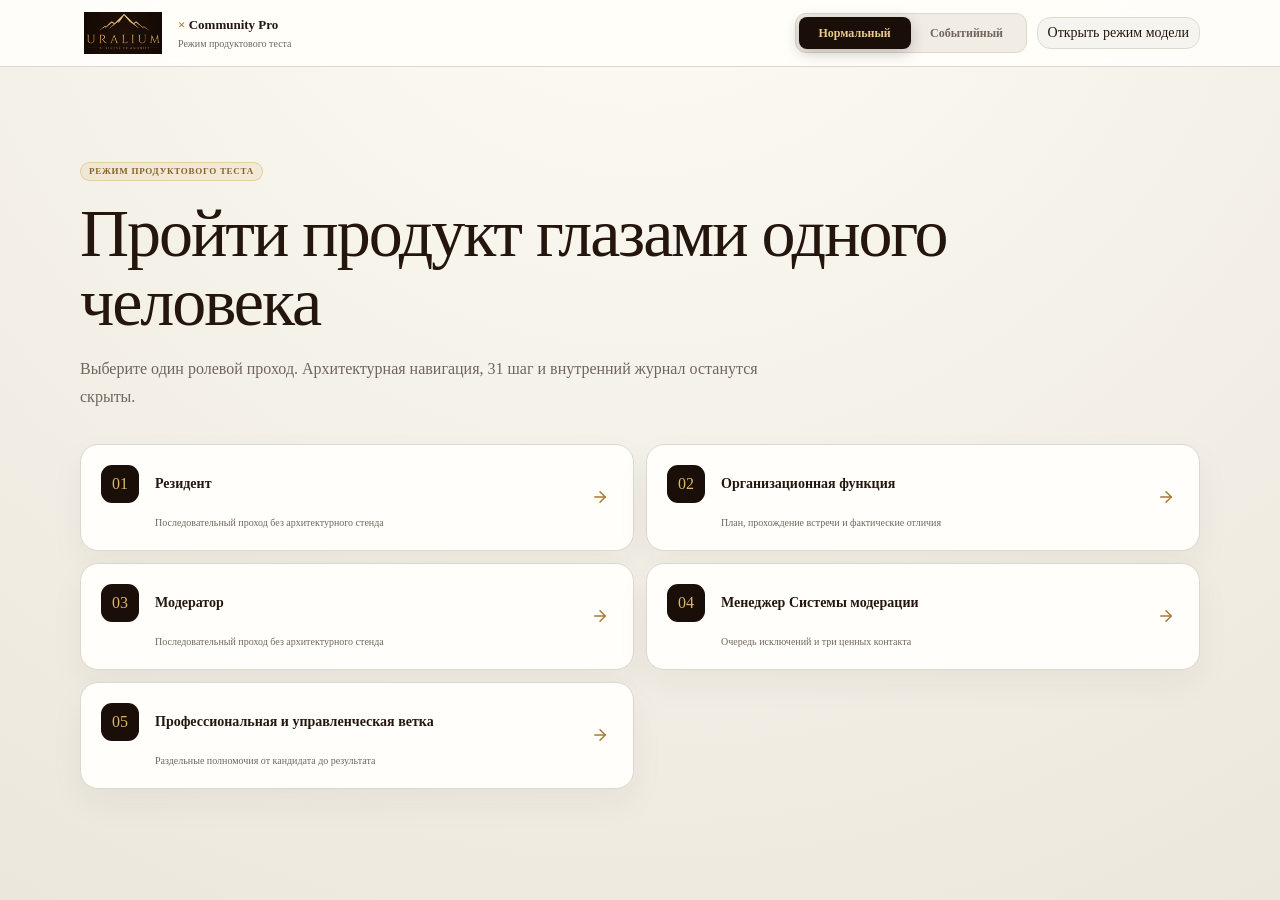
==== commit d14381e1: "Publish final manual-test corrections" ====
--- a/index.html
+++ b/index.html
@@ -1,4 +1,4 @@
-<!DOCTYPE html><html lang="ru"><head><meta charSet="utf-8"/><meta name="viewport" content="width=device-width, initial-scale=1"/><link rel="stylesheet" href="/_next/static/css/index.CBtkbnKt.css" data-rsc-css-href="/_next/static/css/index.CBtkbnKt.css" data-precedence="vite-rsc/importer-resources"/><link rel="modulepreload" fetchPriority="low" href="/_next/static/chunks/index-BFk-tNHO.js"/><script src="/_next/static/chunks/rolldown-runtime-C60lm6uB.js" type="module" async=""></script><script src="/_next/static/chunks/framework-D_rUT4EX.js" type="module" async=""></script><link rel="modulepreload" href="/_next/static/chunks/layout-segment-context-BMVgBDtf.js" crossorigin=""/><link rel="modulepreload" href="/_next/static/chunks/page-9u-nf10r.js" crossorigin=""/><title>Community Pro · Система модерации v0.1</title><meta name="description" content="Интерактивный демонстрационный прототип нормального и событийного цикла Системы модерации Community Pro."/><meta property="og:title" content="Community Pro · Система модерации v0.1"/><meta property="og:description" content="Интерактивный прототип сквозного цикла постоянной малой группы."/><meta property="og:image" content="https://max-community-pro.github.io/og.png"/><meta property="og:image:width" content="1536"/><meta property="og:image:height" content="1024"/><meta property="og:image:alt" content="УРАЛИУМ × Community Pro — Пульт Системы модерации"/><meta name="twitter:card" content="summary_large_image"/><meta name="twitter:title" content="Community Pro · Система модерации v0.1"/><meta name="twitter:description" content="Интерактивный прототип сквозного цикла постоянной малой группы."/><meta name="twitter:image" content="https://max-community-pro.github.io/og.png"/><link rel="icon" href="/favicon.png"/><script>Object.assign(((self[Symbol.for("vinext.navigationRuntime")]??={bootstrap:{routeManifest:null},functions:{}}).bootstrap.rsc??={rsc:[]}),{params:{},nav:{"pathname":"/","searchParams":[]}})</script><link rel="modulepreload" href="/_next/static/chunks/index-BFk-tNHO.js" />
+<!DOCTYPE html><html lang="ru"><head><meta charSet="utf-8"/><meta name="viewport" content="width=device-width, initial-scale=1"/><link rel="stylesheet" href="/_next/static/css/index.BKFdx6Si.css" data-rsc-css-href="/_next/static/css/index.BKFdx6Si.css" data-precedence="vite-rsc/importer-resources"/><link rel="modulepreload" fetchPriority="low" href="/_next/static/chunks/index-CIeE_TJX.js"/><script src="/_next/static/chunks/rolldown-runtime-C60lm6uB.js" type="module" async=""></script><script src="/_next/static/chunks/framework-D_rUT4EX.js" type="module" async=""></script><link rel="modulepreload" href="/_next/static/chunks/layout-segment-context-B42AAWhK.js" crossorigin=""/><link rel="modulepreload" href="/_next/static/chunks/page-BfuyWUaA.js" crossorigin=""/><title>Community Pro · Система модерации v0.1</title><meta name="description" content="Интерактивный демонстрационный прототип нормального и событийного цикла Системы модерации Community Pro."/><meta property="og:title" content="Community Pro · Система модерации v0.1"/><meta property="og:description" content="Интерактивный прототип сквозного цикла постоянной малой группы."/><meta property="og:image" content="https://max-community-pro.github.io/og.png"/><meta property="og:image:width" content="1536"/><meta property="og:image:height" content="1024"/><meta property="og:image:alt" content="УРАЛИУМ × Community Pro — Пульт Системы модерации"/><meta name="twitter:card" content="summary_large_image"/><meta name="twitter:title" content="Community Pro · Система модерации v0.1"/><meta name="twitter:description" content="Интерактивный прототип сквозного цикла постоянной малой группы."/><meta name="twitter:image" content="https://max-community-pro.github.io/og.png"/><link rel="icon" href="/favicon.png"/><script>Object.assign(((self[Symbol.for("vinext.navigationRuntime")]??={bootstrap:{routeManifest:null},functions:{}}).bootstrap.rsc??={rsc:[]}),{params:{},nav:{"pathname":"/","searchParams":[]}})</script><link rel="modulepreload" href="/_next/static/chunks/index-CIeE_TJX.js" />
 <link rel="preload" href="/_next/static/_vinext_fonts/geist-8ac0455e797f/geist-98bbbccb.woff2" as="font" type="font/woff2" crossorigin />
 <link rel="preload" href="/_next/static/_vinext_fonts/geist-mono-00e989178794/geist-mono-013b2f2f.woff2" as="font" type="font/woff2" crossorigin />
 <style data-vinext-fonts>/* cyrillic-ext */
@@ -128,4 +128,4 @@
 
 .__variable_geist_mono_1001rt9 { --font-geist-mono: 'Geist Mono', 'Geist Mono Fallback'; }
 </style>
-</head><body class="__variable_geist_19ysh9d __variable_geist_mono_1001rt9 antialiased"><main class="product-test-shell min-h-screen"><div class="product-mode-bar"><div><img src="/uralium-logo-espresso.png" alt="URALIUM Business Community" width="86" height="42" loading="lazy" decoding="async" srcSet="/_next/image?url=%2Furalium-logo-espresso.png&amp;w=96&amp;q=75 1x, /uralium-logo-espresso.png 2x" data-nimg="1"/><span><b><i>×</i> Community Pro</b><small>Режим продуктового теста</small></span></div><div class="product-bar-actions"><div class="scenario-switch light" aria-label="Сценарий"><button class="active">Нормальный</button><button class="">Событийный</button></div><button type="button" tabindex="0" data-slot="button" class="group/button inline-flex shrink-0 items-center justify-center rounded-lg border bg-clip-padding text-sm font-medium whitespace-nowrap transition-all outline-none select-none focus-visible:border-ring focus-visible:ring-3 focus-visible:ring-ring/50 active:not-aria-[haspopup]:translate-y-px disabled:pointer-events-none disabled:opacity-50 aria-invalid:border-destructive aria-invalid:ring-3 aria-invalid:ring-destructive/20 dark:aria-invalid:border-destructive/50 dark:aria-invalid:ring-destructive/40 [&amp;_svg]:pointer-events-none [&amp;_svg]:shrink-0 [&amp;_svg:not([class*=&#x27;size-&#x27;])]:size-4 border-border bg-background hover:bg-muted hover:text-foreground aria-expanded:bg-muted aria-expanded:text-foreground dark:border-input dark:bg-input/30 dark:hover:bg-input/50 h-8 gap-1.5 px-2.5 has-data-[icon=inline-end]:pr-2 has-data-[icon=inline-start]:pl-2">Открыть режим модели</button></div></div><section class="product-welcome"><span class="mini-badge mini-badge-gold">Режим продуктового теста</span><h1>Пройти продукт глазами одного человека</h1><p>Выберите один ролевой проход. Архитектурная навигация, 31 шаг и внутренний журнал останутся скрыты.</p><div class="journey-grid"><button><span>01</span><b>Резидент</b><small>Последовательный проход без архитектурного стенда</small><svg xmlns="http://www.w3.org/2000/svg" width="24" height="24" viewBox="0 0 24 24" fill="none" stroke="currentColor" stroke-width="2" stroke-linecap="round" stroke-linejoin="round" class="lucide lucide-arrow-right" aria-hidden="true"><path d="M5 12h14"></path><path d="m12 5 7 7-7 7"></path></svg></button><button><span>02</span><b>Модератор</b><small>Последовательный проход без архитектурного стенда</small><svg xmlns="http://www.w3.org/2000/svg" width="24" height="24" viewBox="0 0 24 24" fill="none" stroke="currentColor" stroke-width="2" stroke-linecap="round" stroke-linejoin="round" class="lucide lucide-arrow-right" aria-hidden="true"><path d="M5 12h14"></path><path d="m12 5 7 7-7 7"></path></svg></button><button><span>03</span><b>Менеджер Системы модерации</b><small>Очередь исключений и три ценных контакта</small><svg xmlns="http://www.w3.org/2000/svg" width="24" height="24" viewBox="0 0 24 24" fill="none" stroke="currentColor" stroke-width="2" stroke-linecap="round" stroke-linejoin="round" class="lucide lucide-arrow-right" aria-hidden="true"><path d="M5 12h14"></path><path d="m12 5 7 7-7 7"></path></svg></button><button><span>04</span><b>Профессиональная и управленческая ветка</b><small>Раздельные полномочия от кандидата до результата</small><svg xmlns="http://www.w3.org/2000/svg" width="24" height="24" viewBox="0 0 24 24" fill="none" stroke="currentColor" stroke-width="2" stroke-linecap="round" stroke-linejoin="round" class="lucide lucide-arrow-right" aria-hidden="true"><path d="M5 12h14"></path><path d="m12 5 7 7-7 7"></path></svg></button></div></section></main><script type="module" src="/_next/static/chunks/index-BFk-tNHO.js" id="_R_" async=""></script><script>((self[Symbol.for("vinext.navigationRuntime")]??={bootstrap:{routeManifest:null},functions:{}}).bootstrap.rsc??={rsc:[]}).rsc.push("2:I[\"c5beb10df826\",[],\"Children\",1]\n")</script><script>((self[Symbol.for("vinext.navigationRuntime")]??={bootstrap:{routeManifest:null},functions:{}}).bootstrap.rsc??={rsc:[]}).rsc.push("3:I[\"0dc7e6a5ccb2\",[],\"GlobalErrorBoundary\",1]\n")</script><script>((self[Symbol.for("vinext.navigationRuntime")]??={bootstrap:{routeManifest:null},functions:{}}).bootstrap.rsc??={rsc:[]}).rsc.push("4:I[\"610eead2fe97\",[],\"default\",1]\n")</script><script>((self[Symbol.for("vinext.navigationRuntime")]??={bootstrap:{routeManifest:null},functions:{}}).bootstrap.rsc??={rsc:[]}).rsc.push("5:I[\"0dc7e6a5ccb2\",[],\"ErrorBoundary\",1]\n")</script><script>((self[Symbol.for("vinext.navigationRuntime")]??={bootstrap:{routeManifest:null},functions:{}}).bootstrap.rsc??={rsc:[]}).rsc.push("6:I[\"8c444080ebb8\",[],\"LayoutSegmentProvider\",1]\n")</script><script>((self[Symbol.for("vinext.navigationRuntime")]??={bootstrap:{routeManifest:null},functions:{}}).bootstrap.rsc??={rsc:[]}).rsc.push("7:I[\"c5beb10df826\",[],\"Slot\",1]\n")</script><script>((self[Symbol.for("vinext.navigationRuntime")]??={bootstrap:{routeManifest:null},functions:{}}).bootstrap.rsc??={rsc:[]}).rsc.push("8:I[\"0dc7e6a5ccb2\",[],\"NotFoundBoundary\",1]\n")</script><script>((self[Symbol.for("vinext.navigationRuntime")]??={bootstrap:{routeManifest:null},functions:{}}).bootstrap.rsc??={rsc:[]}).rsc.push("9:I[\"40fe166cc87b\",[],\"AppRouterScrollTarget\",1]\n")</script><script>((self[Symbol.for("vinext.navigationRuntime")]??={bootstrap:{routeManifest:null},functions:{}}).bootstrap.rsc??={rsc:[]}).rsc.push("a:I[\"0dc7e6a5ccb2\",[],\"RedirectBoundary\",1]\n")</script><script>((self[Symbol.for("vinext.navigationRuntime")]??={bootstrap:{routeManifest:null},functions:{}}).bootstrap.rsc??={rsc:[]}).rsc.push(":HL[\"/_next/static/css/index.CBtkbnKt.css\",\"style\"     ]\n")</script><script>((self[Symbol.for("vinext.navigationRuntime")]??={bootstrap:{routeManifest:null},functions:{}}).bootstrap.rsc??={rsc:[]}).rsc.push("0:{\"page:/\":\"$L1\",\"layout:/\":[[[\"$\",\"link\",\"css:/_next/static/css/index.CBtkbnKt.css\",{\"rel\":\"stylesheet\",\"precedence\":\"vite-rsc/importer-resources\",\"href\":\"/_next/static/css/index.CBtkbnKt.css\",\"data-rsc-css-href\":\"/_next/static/css/index.CBtkbnKt.css\"}],\"$undefined\"],[\"$\",\"html\",null,{\"lang\":\"ru\",\"children\":[\"$\",\"body\",null,{\"className\":\"__variable_geist_19ysh9d __variable_geist_mono_1001rt9 antialiased\",\"children\":[\"$\",\"$L2\",null,{}]}]}]],\"route:/\":[[[\"$\",\"meta\",null,{\"charSet\":\"utf-8\"}],[[\"$\",\"title\",\"0\",{\"children\":\"Community Pro · Система модерации v0.1\"}],[\"$\",\"meta\",\"1\",{\"name\":\"description\",\"content\":\"Интерактивный демонстрационный прототип нормального и событийного цикла Системы модерации Community Pro.\"}],[\"$\",\"meta\",\"2\",{\"property\":\"og:title\",\"content\":\"Community Pro · Система модерации v0.1\"}],[\"$\",\"meta\",\"3\",{\"property\":\"og:description\",\"content\":\"Интерактивный прототип сквозного цикла постоянной малой группы.\"}],[\"$\",\"meta\",\"4\",{\"property\":\"og:image\",\"content\":\"https://max-community-pro.github.io/og.png\"}],[\"$\",\"meta\",\"5\",{\"property\":\"og:image:width\",\"content\":\"1536\"}],[\"$\",\"meta\",\"6\",{\"property\":\"og:image:height\",\"content\":\"1024\"}],[\"$\",\"meta\",\"7\",{\"property\":\"og:image:alt\",\"content\":\"УРАЛИУМ × Community Pro — Пульт Системы модерации\"}],[\"$\",\"meta\",\"8\",{\"name\":\"twitter:card\",\"content\":\"summary_large_image\"}],[\"$\",\"meta\",\"9\",{\"name\":\"twitter:title\",\"content\":\"Community Pro · Система модерации v0.1\"}],[\"$\",\"meta\",\"10\",{\"name\":\"twitter:description\",\"content\":\"Интерактивный прототип сквозного цикла постоянной малой группы.\"}],[\"$\",\"meta\",\"11\",{\"name\":\"twitter:image\",\"content\":\"https://max-community-pro.github.io/og.png\"}],[\"$\",\"link\",\"12\",{\"data-vinext-streamed-icon\":\"$undefined\",\"rel\":\"icon\",\"href\":\"/favicon.png\",\"type\":\"$undefined\",\"sizes\":\"$undefined\",\"color\":\"$undefined\",\"media\":\"$undefined\",\"fetchPriority\":\"$undefined\"}]],[[\"$\",\"meta\",\"0\",{\"name\":\"viewport\",\"content\":\"width=device-width, initial-scale=1\"}]]],[\"$\",\"$L3\",null,{\"fallback\":\"$4\",\"children\":[\"$\",\"$L5\",null,{\"fallback\":\"$4\",\"children\":[\"$\",\"$L6\",null,{\"providerId\":\"layout:/\",\"segmentMap\":{\"children\":[]},\"children\":[\"$\",\"$L7\",null,{\"id\":\"layout:/\",\"parallelSlots\":\"$undefined\",\"children\":[\"$\",\"$L8\",null,{\"resetKey\":\"\",\"fallback\":[[\"$\",\"title\",null,{\"children\":\"404: This page could not be found.\"}],[\"$\",\"div\",null,{\"style\":{\"fontFamily\":\"system-ui,\\\"Segoe UI\\\",Roboto,Helvetica,Arial,sans-serif,\\\"Apple Color Emoji\\\",\\\"Segoe UI Emoji\\\"\",\"height\":\"100vh\",\"textAlign\":\"center\",\"display\":\"flex\",\"flexDirection\":\"column\",\"alignItems\":\"center\",\"justifyContent\":\"center\"},\"children\":[\"$\",\"div\",null,{\"children\":[[\"$\",\"style\",null,{\"dangerouslySetInnerHTML\":{\"__html\":\"body{color:#000;background:#fff;margin:0}.next-error-h1{border-right:1px solid rgba(0,0,0,.3)}@media (prefers-color-scheme:dark){body{color:#fff;background:#000}.next-error-h1{border-right:1px solid rgba(255,255,255,.3)}}\"}}],[\"$\",\"h1\",null,{\"className\":\"next-error-h1\",\"style\":{\"display\":\"inline-block\",\"margin\":\"0 20px 0 0\",\"padding\":\"0 23px 0 0\",\"fontSize\":24,\"fontWeight\":500,\"verticalAlign\":\"top\",\"lineHeight\":\"49px\"},\"children\":404}],[\"$\",\"div\",null,{\"style\":{\"display\":\"inline-block\"},\"children\":[\"$\",\"h2\",null,{\"style\":{\"fontSize\":14,\"fontWeight\":400,\"lineHeight\":\"49px\",\"margin\":0},\"children\":\"This page could not be found.\"}]}]]}]}]],\"children\":[\"$\",\"$L9\",null,{\"children\":[\"$\",\"$La\",null,{\"children\":[[\"$\",\"$L6\",null,{\"providerId\":\"page:/\",\"segmentMap\":{\"children\":[\"__PAGE__\"]},\"children\":[\"$\",\"$L7\",null,{\"id\":\"page:/\"}]}],null]}]}]}]}]}]}]}],null,null],\"__route\":\"route:/\",\"__interceptionContext\":null,\"__layoutIds\":[\"layout:/\"],\"__rootLayout\":\"/\",\"__bfcacheSegmentIdentities\":{\"layout:/\":\"[\\\"layout\\\",\\\"layout:/\\\",\\\"root-boundary:/\\\",\\\"\\\"]\",\"page:/\":\"[\\\"page\\\",\\\"page:/\\\",\\\"root-boundary:/\\\",\\\"\\\"]\"},\"__srcPage\":[\"page\"],\"__layoutFlags\":{\"layout:/\":\"s\"},\"__artifactCompatibility\":{\"schemaVersion\":1,\"graphVersion\":\"app-route-graph:1177fd80f83fa7b0\",\"deploymentVersion\":\"f8abe292-5aa3-4acc-afd5-049d82488fb4\",\"appElementsSchemaVersion\":1,\"rscPayloadSchemaVersion\":1,\"rootBoundaryId\":\"/\",\"renderEpoch\":null},\"__dynamicStaleTime\":0}\n")</script><script>((self[Symbol.for("vinext.navigationRuntime")]??={bootstrap:{routeManifest:null},functions:{}}).bootstrap.rsc??={rsc:[]}).rsc.push("b:I[\"6efdf509a785\",[],\"default\",1]\n")</script><script>((self[Symbol.for("vinext.navigationRuntime")]??={bootstrap:{routeManifest:null},functions:{}}).bootstrap.rsc??={rsc:[]}).rsc.push("1:[\"$\",\"$Lb\",null,{\"params\":\"$@c\",\"searchParams\":\"$@d\"}]\n")</script><script>((self[Symbol.for("vinext.navigationRuntime")]??={bootstrap:{routeManifest:null},functions:{}}).bootstrap.rsc??={rsc:[]}).rsc.push("c:{}\n")</script><script>((self[Symbol.for("vinext.navigationRuntime")]??={bootstrap:{routeManifest:null},functions:{}}).bootstrap.rsc??={rsc:[]}).rsc.push("d:{}\n")</script><script>Object.assign(((self[Symbol.for("vinext.navigationRuntime")]??={bootstrap:{routeManifest:null},functions:{}}).bootstrap.rsc??={rsc:[]}),{"initialCacheKind":"dynamic","dynamicStaleTimeSeconds":0});((self[Symbol.for("vinext.navigationRuntime")]??={bootstrap:{routeManifest:null},functions:{}}).bootstrap.rsc??={rsc:[]}).done=true</script></body></html>+</head><body class="__variable_geist_19ysh9d __variable_geist_mono_1001rt9 antialiased"><main class="product-test-shell min-h-screen"><div class="product-mode-bar"><div><img src="/uralium-logo-espresso.png" alt="URALIUM Business Community" width="86" height="42" loading="lazy" decoding="async" srcSet="/uralium-logo-espresso.png 1x, /uralium-logo-espresso.png 2x" data-nimg="1"/><span><b><i>×</i> Community Pro</b><small>Режим продуктового теста</small></span></div><div class="product-bar-actions"><div class="scenario-switch light" aria-label="Сценарий"><button class="active">Нормальный</button><button class="">Событийный</button></div><button type="button" tabindex="0" data-slot="button" class="group/button inline-flex shrink-0 items-center justify-center rounded-lg border bg-clip-padding text-sm font-medium whitespace-nowrap transition-all outline-none select-none focus-visible:border-ring focus-visible:ring-3 focus-visible:ring-ring/50 active:not-aria-[haspopup]:translate-y-px disabled:pointer-events-none disabled:opacity-50 aria-invalid:border-destructive aria-invalid:ring-3 aria-invalid:ring-destructive/20 dark:aria-invalid:border-destructive/50 dark:aria-invalid:ring-destructive/40 [&amp;_svg]:pointer-events-none [&amp;_svg]:shrink-0 [&amp;_svg:not([class*=&#x27;size-&#x27;])]:size-4 border-border bg-background hover:bg-muted hover:text-foreground aria-expanded:bg-muted aria-expanded:text-foreground dark:border-input dark:bg-input/30 dark:hover:bg-input/50 h-8 gap-1.5 px-2.5 has-data-[icon=inline-end]:pr-2 has-data-[icon=inline-start]:pl-2">Открыть режим модели</button></div></div><section class="product-welcome"><span class="mini-badge mini-badge-gold">Режим продуктового теста</span><h1>Пройти продукт глазами одного человека</h1><p>Выберите один ролевой проход. Архитектурная навигация, 31 шаг и внутренний журнал останутся скрыты.</p><div class="journey-grid"><button><span>01</span><b>Резидент</b><small>Последовательный проход без архитектурного стенда</small><svg xmlns="http://www.w3.org/2000/svg" width="24" height="24" viewBox="0 0 24 24" fill="none" stroke="currentColor" stroke-width="2" stroke-linecap="round" stroke-linejoin="round" class="lucide lucide-arrow-right" aria-hidden="true"><path d="M5 12h14"></path><path d="m12 5 7 7-7 7"></path></svg></button><button><span>02</span><b>Организационная функция</b><small>План, прохождение встречи и фактические отличия</small><svg xmlns="http://www.w3.org/2000/svg" width="24" height="24" viewBox="0 0 24 24" fill="none" stroke="currentColor" stroke-width="2" stroke-linecap="round" stroke-linejoin="round" class="lucide lucide-arrow-right" aria-hidden="true"><path d="M5 12h14"></path><path d="m12 5 7 7-7 7"></path></svg></button><button><span>03</span><b>Модератор</b><small>Последовательный проход без архитектурного стенда</small><svg xmlns="http://www.w3.org/2000/svg" width="24" height="24" viewBox="0 0 24 24" fill="none" stroke="currentColor" stroke-width="2" stroke-linecap="round" stroke-linejoin="round" class="lucide lucide-arrow-right" aria-hidden="true"><path d="M5 12h14"></path><path d="m12 5 7 7-7 7"></path></svg></button><button><span>04</span><b>Менеджер Системы модерации</b><small>Очередь исключений и три ценных контакта</small><svg xmlns="http://www.w3.org/2000/svg" width="24" height="24" viewBox="0 0 24 24" fill="none" stroke="currentColor" stroke-width="2" stroke-linecap="round" stroke-linejoin="round" class="lucide lucide-arrow-right" aria-hidden="true"><path d="M5 12h14"></path><path d="m12 5 7 7-7 7"></path></svg></button><button><span>05</span><b>Профессиональная и управленческая ветка</b><small>Раздельные полномочия от кандидата до результата</small><svg xmlns="http://www.w3.org/2000/svg" width="24" height="24" viewBox="0 0 24 24" fill="none" stroke="currentColor" stroke-width="2" stroke-linecap="round" stroke-linejoin="round" class="lucide lucide-arrow-right" aria-hidden="true"><path d="M5 12h14"></path><path d="m12 5 7 7-7 7"></path></svg></button></div></section></main><script type="module" src="/_next/static/chunks/index-CIeE_TJX.js" id="_R_" async=""></script><script>((self[Symbol.for("vinext.navigationRuntime")]??={bootstrap:{routeManifest:null},functions:{}}).bootstrap.rsc??={rsc:[]}).rsc.push("2:I[\"c5beb10df826\",[],\"Children\",1]\n")</script><script>((self[Symbol.for("vinext.navigationRuntime")]??={bootstrap:{routeManifest:null},functions:{}}).bootstrap.rsc??={rsc:[]}).rsc.push("3:I[\"0dc7e6a5ccb2\",[],\"GlobalErrorBoundary\",1]\n")</script><script>((self[Symbol.for("vinext.navigationRuntime")]??={bootstrap:{routeManifest:null},functions:{}}).bootstrap.rsc??={rsc:[]}).rsc.push("4:I[\"610eead2fe97\",[],\"default\",1]\n")</script><script>((self[Symbol.for("vinext.navigationRuntime")]??={bootstrap:{routeManifest:null},functions:{}}).bootstrap.rsc??={rsc:[]}).rsc.push("5:I[\"0dc7e6a5ccb2\",[],\"ErrorBoundary\",1]\n")</script><script>((self[Symbol.for("vinext.navigationRuntime")]??={bootstrap:{routeManifest:null},functions:{}}).bootstrap.rsc??={rsc:[]}).rsc.push("6:I[\"8c444080ebb8\",[],\"LayoutSegmentProvider\",1]\n")</script><script>((self[Symbol.for("vinext.navigationRuntime")]??={bootstrap:{routeManifest:null},functions:{}}).bootstrap.rsc??={rsc:[]}).rsc.push("7:I[\"c5beb10df826\",[],\"Slot\",1]\n")</script><script>((self[Symbol.for("vinext.navigationRuntime")]??={bootstrap:{routeManifest:null},functions:{}}).bootstrap.rsc??={rsc:[]}).rsc.push("8:I[\"0dc7e6a5ccb2\",[],\"NotFoundBoundary\",1]\n")</script><script>((self[Symbol.for("vinext.navigationRuntime")]??={bootstrap:{routeManifest:null},functions:{}}).bootstrap.rsc??={rsc:[]}).rsc.push("9:I[\"40fe166cc87b\",[],\"AppRouterScrollTarget\",1]\n")</script><script>((self[Symbol.for("vinext.navigationRuntime")]??={bootstrap:{routeManifest:null},functions:{}}).bootstrap.rsc??={rsc:[]}).rsc.push("a:I[\"0dc7e6a5ccb2\",[],\"RedirectBoundary\",1]\n")</script><script>((self[Symbol.for("vinext.navigationRuntime")]??={bootstrap:{routeManifest:null},functions:{}}).bootstrap.rsc??={rsc:[]}).rsc.push(":HL[\"/_next/static/css/index.BKFdx6Si.css\",\"style\"     ]\n")</script><script>((self[Symbol.for("vinext.navigationRuntime")]??={bootstrap:{routeManifest:null},functions:{}}).bootstrap.rsc??={rsc:[]}).rsc.push("0:{\"page:/\":\"$L1\",\"layout:/\":[[[\"$\",\"link\",\"css:/_next/static/css/index.BKFdx6Si.css\",{\"rel\":\"stylesheet\",\"precedence\":\"vite-rsc/importer-resources\",\"href\":\"/_next/static/css/index.BKFdx6Si.css\",\"data-rsc-css-href\":\"/_next/static/css/index.BKFdx6Si.css\"}],\"$undefined\"],[\"$\",\"html\",null,{\"lang\":\"ru\",\"children\":[\"$\",\"body\",null,{\"className\":\"__variable_geist_19ysh9d __variable_geist_mono_1001rt9 antialiased\",\"children\":[\"$\",\"$L2\",null,{}]}]}]],\"route:/\":[[[\"$\",\"meta\",null,{\"charSet\":\"utf-8\"}],[[\"$\",\"title\",\"0\",{\"children\":\"Community Pro · Система модерации v0.1\"}],[\"$\",\"meta\",\"1\",{\"name\":\"description\",\"content\":\"Интерактивный демонстрационный прототип нормального и событийного цикла Системы модерации Community Pro.\"}],[\"$\",\"meta\",\"2\",{\"property\":\"og:title\",\"content\":\"Community Pro · Система модерации v0.1\"}],[\"$\",\"meta\",\"3\",{\"property\":\"og:description\",\"content\":\"Интерактивный прототип сквозного цикла постоянной малой группы.\"}],[\"$\",\"meta\",\"4\",{\"property\":\"og:image\",\"content\":\"https://max-community-pro.github.io/og.png\"}],[\"$\",\"meta\",\"5\",{\"property\":\"og:image:width\",\"content\":\"1536\"}],[\"$\",\"meta\",\"6\",{\"property\":\"og:image:height\",\"content\":\"1024\"}],[\"$\",\"meta\",\"7\",{\"property\":\"og:image:alt\",\"content\":\"УРАЛИУМ × Community Pro — Пульт Системы модерации\"}],[\"$\",\"meta\",\"8\",{\"name\":\"twitter:card\",\"content\":\"summary_large_image\"}],[\"$\",\"meta\",\"9\",{\"name\":\"twitter:title\",\"content\":\"Community Pro · Система модерации v0.1\"}],[\"$\",\"meta\",\"10\",{\"name\":\"twitter:description\",\"content\":\"Интерактивный прототип сквозного цикла постоянной малой группы.\"}],[\"$\",\"meta\",\"11\",{\"name\":\"twitter:image\",\"content\":\"https://max-community-pro.github.io/og.png\"}],[\"$\",\"link\",\"12\",{\"data-vinext-streamed-icon\":\"$undefined\",\"rel\":\"icon\",\"href\":\"/favicon.png\",\"type\":\"$undefined\",\"sizes\":\"$undefined\",\"color\":\"$undefined\",\"media\":\"$undefined\",\"fetchPriority\":\"$undefined\"}]],[[\"$\",\"meta\",\"0\",{\"name\":\"viewport\",\"content\":\"width=device-width, initial-scale=1\"}]]],[\"$\",\"$L3\",null,{\"fallback\":\"$4\",\"children\":[\"$\",\"$L5\",null,{\"fallback\":\"$4\",\"children\":[\"$\",\"$L6\",null,{\"providerId\":\"layout:/\",\"segmentMap\":{\"children\":[]},\"children\":[\"$\",\"$L7\",null,{\"id\":\"layout:/\",\"parallelSlots\":\"$undefined\",\"children\":[\"$\",\"$L8\",null,{\"resetKey\":\"\",\"fallback\":[[\"$\",\"title\",null,{\"children\":\"404: This page could not be found.\"}],[\"$\",\"div\",null,{\"style\":{\"fontFamily\":\"system-ui,\\\"Segoe UI\\\",Roboto,Helvetica,Arial,sans-serif,\\\"Apple Color Emoji\\\",\\\"Segoe UI Emoji\\\"\",\"height\":\"100vh\",\"textAlign\":\"center\",\"display\":\"flex\",\"flexDirection\":\"column\",\"alignItems\":\"center\",\"justifyContent\":\"center\"},\"children\":[\"$\",\"div\",null,{\"children\":[[\"$\",\"style\",null,{\"dangerouslySetInnerHTML\":{\"__html\":\"body{color:#000;background:#fff;margin:0}.next-error-h1{border-right:1px solid rgba(0,0,0,.3)}@media (prefers-color-scheme:dark){body{color:#fff;background:#000}.next-error-h1{border-right:1px solid rgba(255,255,255,.3)}}\"}}],[\"$\",\"h1\",null,{\"className\":\"next-error-h1\",\"style\":{\"display\":\"inline-block\",\"margin\":\"0 20px 0 0\",\"padding\":\"0 23px 0 0\",\"fontSize\":24,\"fontWeight\":500,\"verticalAlign\":\"top\",\"lineHeight\":\"49px\"},\"children\":404}],[\"$\",\"div\",null,{\"style\":{\"display\":\"inline-block\"},\"children\":[\"$\",\"h2\",null,{\"style\":{\"fontSize\":14,\"fontWeight\":400,\"lineHeight\":\"49px\",\"margin\":0},\"children\":\"This page could not be found.\"}]}]]}]}]],\"children\":[\"$\",\"$L9\",null,{\"children\":[\"$\",\"$La\",null,{\"children\":[[\"$\",\"$L6\",null,{\"providerId\":\"page:/\",\"segmentMap\":{\"children\":[\"__PAGE__\"]},\"children\":[\"$\",\"$L7\",null,{\"id\":\"page:/\"}]}],null]}]}]}]}]}]}]}],null,null],\"__route\":\"route:/\",\"__interceptionContext\":null,\"__layoutIds\":[\"layout:/\"],\"__rootLayout\":\"/\",\"__bfcacheSegmentIdentities\":{\"layout:/\":\"[\\\"layout\\\",\\\"layout:/\\\",\\\"root-boundary:/\\\",\\\"\\\"]\",\"page:/\":\"[\\\"page\\\",\\\"page:/\\\",\\\"root-boundary:/\\\",\\\"\\\"]\"},\"__srcPage\":[\"page\"],\"__layoutFlags\":{\"layout:/\":\"s\"},\"__artifactCompatibility\":{\"schemaVersion\":1,\"graphVersion\":\"app-route-graph:1177fd80f83fa7b0\",\"deploymentVersion\":\"3601e02a-d650-4b8b-9e65-ab2def1bf65a\",\"appElementsSchemaVersion\":1,\"rscPayloadSchemaVersion\":1,\"rootBoundaryId\":\"/\",\"renderEpoch\":null},\"__dynamicStaleTime\":0}\n")</script><script>((self[Symbol.for("vinext.navigationRuntime")]??={bootstrap:{routeManifest:null},functions:{}}).bootstrap.rsc??={rsc:[]}).rsc.push("b:I[\"6efdf509a785\",[],\"default\",1]\n")</script><script>((self[Symbol.for("vinext.navigationRuntime")]??={bootstrap:{routeManifest:null},functions:{}}).bootstrap.rsc??={rsc:[]}).rsc.push("1:[\"$\",\"$Lb\",null,{\"params\":\"$@c\",\"searchParams\":\"$@d\"}]\n")</script><script>((self[Symbol.for("vinext.navigationRuntime")]??={bootstrap:{routeManifest:null},functions:{}}).bootstrap.rsc??={rsc:[]}).rsc.push("c:{}\n")</script><script>((self[Symbol.for("vinext.navigationRuntime")]??={bootstrap:{routeManifest:null},functions:{}}).bootstrap.rsc??={rsc:[]}).rsc.push("d:{}\n")</script><script>Object.assign(((self[Symbol.for("vinext.navigationRuntime")]??={bootstrap:{routeManifest:null},functions:{}}).bootstrap.rsc??={rsc:[]}),{"initialCacheKind":"dynamic","dynamicStaleTimeSeconds":0});((self[Symbol.for("vinext.navigationRuntime")]??={bootstrap:{routeManifest:null},functions:{}}).bootstrap.rsc??={rsc:[]}).done=true</script></body></html>
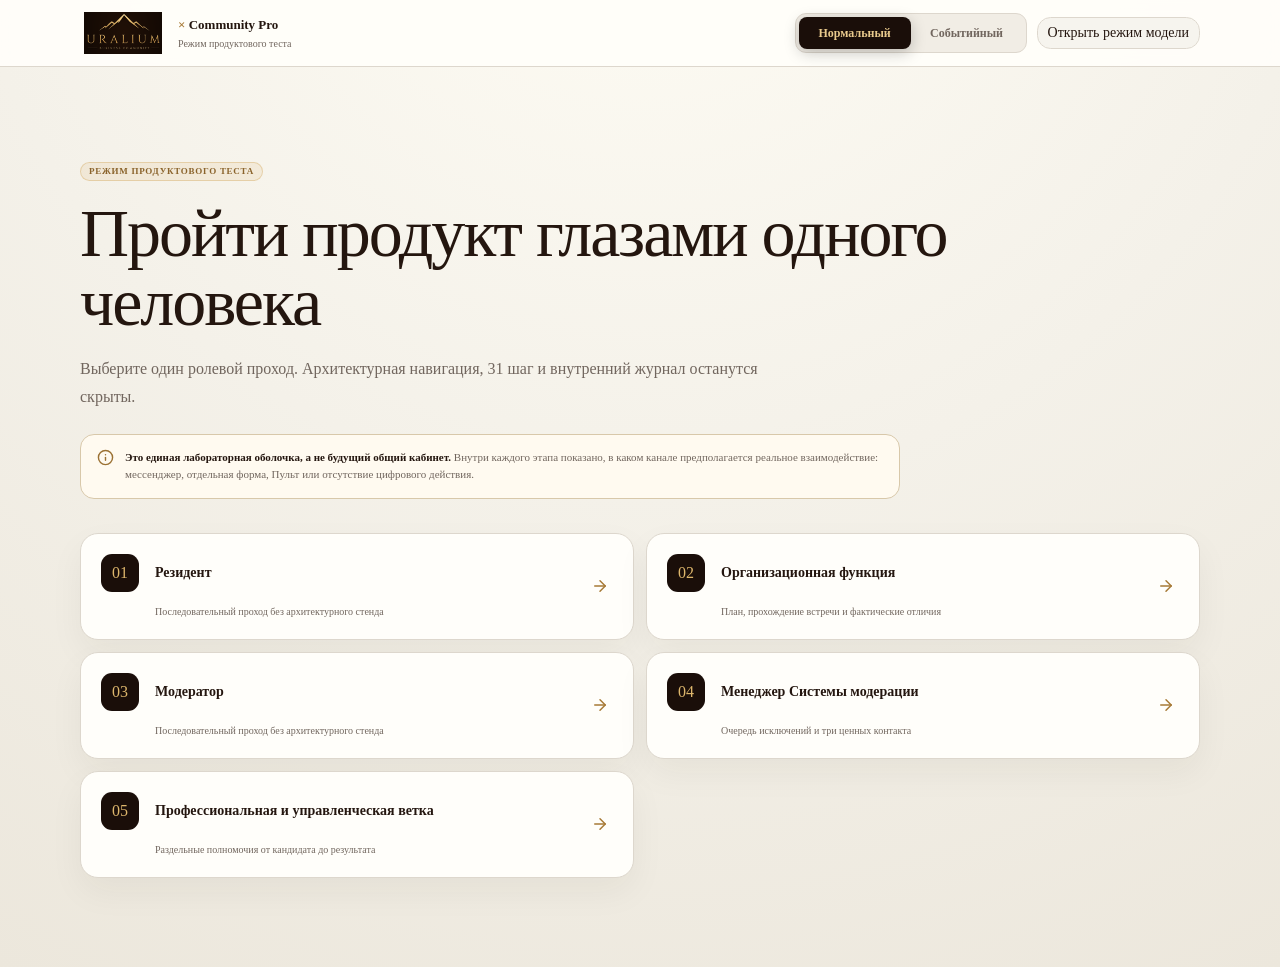
==== commit 53ca2b3b: "Publish interaction channel guidance" ====
--- a/index.html
+++ b/index.html
@@ -1,4 +1,4 @@
-<!DOCTYPE html><html lang="ru"><head><meta charSet="utf-8"/><meta name="viewport" content="width=device-width, initial-scale=1"/><link rel="stylesheet" href="/_next/static/css/index.BKFdx6Si.css" data-rsc-css-href="/_next/static/css/index.BKFdx6Si.css" data-precedence="vite-rsc/importer-resources"/><link rel="modulepreload" fetchPriority="low" href="/_next/static/chunks/index-CIeE_TJX.js"/><script src="/_next/static/chunks/rolldown-runtime-C60lm6uB.js" type="module" async=""></script><script src="/_next/static/chunks/framework-D_rUT4EX.js" type="module" async=""></script><link rel="modulepreload" href="/_next/static/chunks/layout-segment-context-B42AAWhK.js" crossorigin=""/><link rel="modulepreload" href="/_next/static/chunks/page-BfuyWUaA.js" crossorigin=""/><title>Community Pro · Система модерации v0.1</title><meta name="description" content="Интерактивный демонстрационный прототип нормального и событийного цикла Системы модерации Community Pro."/><meta property="og:title" content="Community Pro · Система модерации v0.1"/><meta property="og:description" content="Интерактивный прототип сквозного цикла постоянной малой группы."/><meta property="og:image" content="https://max-community-pro.github.io/og.png"/><meta property="og:image:width" content="1536"/><meta property="og:image:height" content="1024"/><meta property="og:image:alt" content="УРАЛИУМ × Community Pro — Пульт Системы модерации"/><meta name="twitter:card" content="summary_large_image"/><meta name="twitter:title" content="Community Pro · Система модерации v0.1"/><meta name="twitter:description" content="Интерактивный прототип сквозного цикла постоянной малой группы."/><meta name="twitter:image" content="https://max-community-pro.github.io/og.png"/><link rel="icon" href="/favicon.png"/><script>Object.assign(((self[Symbol.for("vinext.navigationRuntime")]??={bootstrap:{routeManifest:null},functions:{}}).bootstrap.rsc??={rsc:[]}),{params:{},nav:{"pathname":"/","searchParams":[]}})</script><link rel="modulepreload" href="/_next/static/chunks/index-CIeE_TJX.js" />
+<!DOCTYPE html><html lang="ru"><head><meta charSet="utf-8"/><meta name="viewport" content="width=device-width, initial-scale=1"/><link rel="stylesheet" href="/_next/static/css/index.BxLlZ1zp.css" data-rsc-css-href="/_next/static/css/index.BxLlZ1zp.css" data-precedence="vite-rsc/importer-resources"/><link rel="modulepreload" fetchPriority="low" href="/_next/static/chunks/index-BI5qs9hD.js"/><script src="/_next/static/chunks/rolldown-runtime-C60lm6uB.js" type="module" async=""></script><script src="/_next/static/chunks/framework-D_rUT4EX.js" type="module" async=""></script><link rel="modulepreload" href="/_next/static/chunks/layout-segment-context-BbPMrBNe.js" crossorigin=""/><link rel="modulepreload" href="/_next/static/chunks/page-CAhmteBr.js" crossorigin=""/><title>Community Pro · Система модерации v0.1</title><meta name="description" content="Интерактивный демонстрационный прототип нормального и событийного цикла Системы модерации Community Pro."/><meta property="og:title" content="Community Pro · Система модерации v0.1"/><meta property="og:description" content="Интерактивный прототип сквозного цикла постоянной малой группы."/><meta property="og:image" content="https://max-community-pro.github.io/og.png"/><meta property="og:image:width" content="1536"/><meta property="og:image:height" content="1024"/><meta property="og:image:alt" content="УРАЛИУМ × Community Pro — Пульт Системы модерации"/><meta name="twitter:card" content="summary_large_image"/><meta name="twitter:title" content="Community Pro · Система модерации v0.1"/><meta name="twitter:description" content="Интерактивный прототип сквозного цикла постоянной малой группы."/><meta name="twitter:image" content="https://max-community-pro.github.io/og.png"/><link rel="icon" href="/favicon.png"/><script>Object.assign(((self[Symbol.for("vinext.navigationRuntime")]??={bootstrap:{routeManifest:null},functions:{}}).bootstrap.rsc??={rsc:[]}),{params:{},nav:{"pathname":"/","searchParams":[]}})</script><link rel="modulepreload" href="/_next/static/chunks/index-BI5qs9hD.js" />
 <link rel="preload" href="/_next/static/_vinext_fonts/geist-8ac0455e797f/geist-98bbbccb.woff2" as="font" type="font/woff2" crossorigin />
 <link rel="preload" href="/_next/static/_vinext_fonts/geist-mono-00e989178794/geist-mono-013b2f2f.woff2" as="font" type="font/woff2" crossorigin />
 <style data-vinext-fonts>/* cyrillic-ext */
@@ -128,4 +128,4 @@
 
 .__variable_geist_mono_1001rt9 { --font-geist-mono: 'Geist Mono', 'Geist Mono Fallback'; }
 </style>
-</head><body class="__variable_geist_19ysh9d __variable_geist_mono_1001rt9 antialiased"><main class="product-test-shell min-h-screen"><div class="product-mode-bar"><div><img src="/uralium-logo-espresso.png" alt="URALIUM Business Community" width="86" height="42" loading="lazy" decoding="async" srcSet="/uralium-logo-espresso.png 1x, /uralium-logo-espresso.png 2x" data-nimg="1"/><span><b><i>×</i> Community Pro</b><small>Режим продуктового теста</small></span></div><div class="product-bar-actions"><div class="scenario-switch light" aria-label="Сценарий"><button class="active">Нормальный</button><button class="">Событийный</button></div><button type="button" tabindex="0" data-slot="button" class="group/button inline-flex shrink-0 items-center justify-center rounded-lg border bg-clip-padding text-sm font-medium whitespace-nowrap transition-all outline-none select-none focus-visible:border-ring focus-visible:ring-3 focus-visible:ring-ring/50 active:not-aria-[haspopup]:translate-y-px disabled:pointer-events-none disabled:opacity-50 aria-invalid:border-destructive aria-invalid:ring-3 aria-invalid:ring-destructive/20 dark:aria-invalid:border-destructive/50 dark:aria-invalid:ring-destructive/40 [&amp;_svg]:pointer-events-none [&amp;_svg]:shrink-0 [&amp;_svg:not([class*=&#x27;size-&#x27;])]:size-4 border-border bg-background hover:bg-muted hover:text-foreground aria-expanded:bg-muted aria-expanded:text-foreground dark:border-input dark:bg-input/30 dark:hover:bg-input/50 h-8 gap-1.5 px-2.5 has-data-[icon=inline-end]:pr-2 has-data-[icon=inline-start]:pl-2">Открыть режим модели</button></div></div><section class="product-welcome"><span class="mini-badge mini-badge-gold">Режим продуктового теста</span><h1>Пройти продукт глазами одного человека</h1><p>Выберите один ролевой проход. Архитектурная навигация, 31 шаг и внутренний журнал останутся скрыты.</p><div class="journey-grid"><button><span>01</span><b>Резидент</b><small>Последовательный проход без архитектурного стенда</small><svg xmlns="http://www.w3.org/2000/svg" width="24" height="24" viewBox="0 0 24 24" fill="none" stroke="currentColor" stroke-width="2" stroke-linecap="round" stroke-linejoin="round" class="lucide lucide-arrow-right" aria-hidden="true"><path d="M5 12h14"></path><path d="m12 5 7 7-7 7"></path></svg></button><button><span>02</span><b>Организационная функция</b><small>План, прохождение встречи и фактические отличия</small><svg xmlns="http://www.w3.org/2000/svg" width="24" height="24" viewBox="0 0 24 24" fill="none" stroke="currentColor" stroke-width="2" stroke-linecap="round" stroke-linejoin="round" class="lucide lucide-arrow-right" aria-hidden="true"><path d="M5 12h14"></path><path d="m12 5 7 7-7 7"></path></svg></button><button><span>03</span><b>Модератор</b><small>Последовательный проход без архитектурного стенда</small><svg xmlns="http://www.w3.org/2000/svg" width="24" height="24" viewBox="0 0 24 24" fill="none" stroke="currentColor" stroke-width="2" stroke-linecap="round" stroke-linejoin="round" class="lucide lucide-arrow-right" aria-hidden="true"><path d="M5 12h14"></path><path d="m12 5 7 7-7 7"></path></svg></button><button><span>04</span><b>Менеджер Системы модерации</b><small>Очередь исключений и три ценных контакта</small><svg xmlns="http://www.w3.org/2000/svg" width="24" height="24" viewBox="0 0 24 24" fill="none" stroke="currentColor" stroke-width="2" stroke-linecap="round" stroke-linejoin="round" class="lucide lucide-arrow-right" aria-hidden="true"><path d="M5 12h14"></path><path d="m12 5 7 7-7 7"></path></svg></button><button><span>05</span><b>Профессиональная и управленческая ветка</b><small>Раздельные полномочия от кандидата до результата</small><svg xmlns="http://www.w3.org/2000/svg" width="24" height="24" viewBox="0 0 24 24" fill="none" stroke="currentColor" stroke-width="2" stroke-linecap="round" stroke-linejoin="round" class="lucide lucide-arrow-right" aria-hidden="true"><path d="M5 12h14"></path><path d="m12 5 7 7-7 7"></path></svg></button></div></section></main><script type="module" src="/_next/static/chunks/index-CIeE_TJX.js" id="_R_" async=""></script><script>((self[Symbol.for("vinext.navigationRuntime")]??={bootstrap:{routeManifest:null},functions:{}}).bootstrap.rsc??={rsc:[]}).rsc.push("2:I[\"c5beb10df826\",[],\"Children\",1]\n")</script><script>((self[Symbol.for("vinext.navigationRuntime")]??={bootstrap:{routeManifest:null},functions:{}}).bootstrap.rsc??={rsc:[]}).rsc.push("3:I[\"0dc7e6a5ccb2\",[],\"GlobalErrorBoundary\",1]\n")</script><script>((self[Symbol.for("vinext.navigationRuntime")]??={bootstrap:{routeManifest:null},functions:{}}).bootstrap.rsc??={rsc:[]}).rsc.push("4:I[\"610eead2fe97\",[],\"default\",1]\n")</script><script>((self[Symbol.for("vinext.navigationRuntime")]??={bootstrap:{routeManifest:null},functions:{}}).bootstrap.rsc??={rsc:[]}).rsc.push("5:I[\"0dc7e6a5ccb2\",[],\"ErrorBoundary\",1]\n")</script><script>((self[Symbol.for("vinext.navigationRuntime")]??={bootstrap:{routeManifest:null},functions:{}}).bootstrap.rsc??={rsc:[]}).rsc.push("6:I[\"8c444080ebb8\",[],\"LayoutSegmentProvider\",1]\n")</script><script>((self[Symbol.for("vinext.navigationRuntime")]??={bootstrap:{routeManifest:null},functions:{}}).bootstrap.rsc??={rsc:[]}).rsc.push("7:I[\"c5beb10df826\",[],\"Slot\",1]\n")</script><script>((self[Symbol.for("vinext.navigationRuntime")]??={bootstrap:{routeManifest:null},functions:{}}).bootstrap.rsc??={rsc:[]}).rsc.push("8:I[\"0dc7e6a5ccb2\",[],\"NotFoundBoundary\",1]\n")</script><script>((self[Symbol.for("vinext.navigationRuntime")]??={bootstrap:{routeManifest:null},functions:{}}).bootstrap.rsc??={rsc:[]}).rsc.push("9:I[\"40fe166cc87b\",[],\"AppRouterScrollTarget\",1]\n")</script><script>((self[Symbol.for("vinext.navigationRuntime")]??={bootstrap:{routeManifest:null},functions:{}}).bootstrap.rsc??={rsc:[]}).rsc.push("a:I[\"0dc7e6a5ccb2\",[],\"RedirectBoundary\",1]\n")</script><script>((self[Symbol.for("vinext.navigationRuntime")]??={bootstrap:{routeManifest:null},functions:{}}).bootstrap.rsc??={rsc:[]}).rsc.push(":HL[\"/_next/static/css/index.BKFdx6Si.css\",\"style\"     ]\n")</script><script>((self[Symbol.for("vinext.navigationRuntime")]??={bootstrap:{routeManifest:null},functions:{}}).bootstrap.rsc??={rsc:[]}).rsc.push("0:{\"page:/\":\"$L1\",\"layout:/\":[[[\"$\",\"link\",\"css:/_next/static/css/index.BKFdx6Si.css\",{\"rel\":\"stylesheet\",\"precedence\":\"vite-rsc/importer-resources\",\"href\":\"/_next/static/css/index.BKFdx6Si.css\",\"data-rsc-css-href\":\"/_next/static/css/index.BKFdx6Si.css\"}],\"$undefined\"],[\"$\",\"html\",null,{\"lang\":\"ru\",\"children\":[\"$\",\"body\",null,{\"className\":\"__variable_geist_19ysh9d __variable_geist_mono_1001rt9 antialiased\",\"children\":[\"$\",\"$L2\",null,{}]}]}]],\"route:/\":[[[\"$\",\"meta\",null,{\"charSet\":\"utf-8\"}],[[\"$\",\"title\",\"0\",{\"children\":\"Community Pro · Система модерации v0.1\"}],[\"$\",\"meta\",\"1\",{\"name\":\"description\",\"content\":\"Интерактивный демонстрационный прототип нормального и событийного цикла Системы модерации Community Pro.\"}],[\"$\",\"meta\",\"2\",{\"property\":\"og:title\",\"content\":\"Community Pro · Система модерации v0.1\"}],[\"$\",\"meta\",\"3\",{\"property\":\"og:description\",\"content\":\"Интерактивный прототип сквозного цикла постоянной малой группы.\"}],[\"$\",\"meta\",\"4\",{\"property\":\"og:image\",\"content\":\"https://max-community-pro.github.io/og.png\"}],[\"$\",\"meta\",\"5\",{\"property\":\"og:image:width\",\"content\":\"1536\"}],[\"$\",\"meta\",\"6\",{\"property\":\"og:image:height\",\"content\":\"1024\"}],[\"$\",\"meta\",\"7\",{\"property\":\"og:image:alt\",\"content\":\"УРАЛИУМ × Community Pro — Пульт Системы модерации\"}],[\"$\",\"meta\",\"8\",{\"name\":\"twitter:card\",\"content\":\"summary_large_image\"}],[\"$\",\"meta\",\"9\",{\"name\":\"twitter:title\",\"content\":\"Community Pro · Система модерации v0.1\"}],[\"$\",\"meta\",\"10\",{\"name\":\"twitter:description\",\"content\":\"Интерактивный прототип сквозного цикла постоянной малой группы.\"}],[\"$\",\"meta\",\"11\",{\"name\":\"twitter:image\",\"content\":\"https://max-community-pro.github.io/og.png\"}],[\"$\",\"link\",\"12\",{\"data-vinext-streamed-icon\":\"$undefined\",\"rel\":\"icon\",\"href\":\"/favicon.png\",\"type\":\"$undefined\",\"sizes\":\"$undefined\",\"color\":\"$undefined\",\"media\":\"$undefined\",\"fetchPriority\":\"$undefined\"}]],[[\"$\",\"meta\",\"0\",{\"name\":\"viewport\",\"content\":\"width=device-width, initial-scale=1\"}]]],[\"$\",\"$L3\",null,{\"fallback\":\"$4\",\"children\":[\"$\",\"$L5\",null,{\"fallback\":\"$4\",\"children\":[\"$\",\"$L6\",null,{\"providerId\":\"layout:/\",\"segmentMap\":{\"children\":[]},\"children\":[\"$\",\"$L7\",null,{\"id\":\"layout:/\",\"parallelSlots\":\"$undefined\",\"children\":[\"$\",\"$L8\",null,{\"resetKey\":\"\",\"fallback\":[[\"$\",\"title\",null,{\"children\":\"404: This page could not be found.\"}],[\"$\",\"div\",null,{\"style\":{\"fontFamily\":\"system-ui,\\\"Segoe UI\\\",Roboto,Helvetica,Arial,sans-serif,\\\"Apple Color Emoji\\\",\\\"Segoe UI Emoji\\\"\",\"height\":\"100vh\",\"textAlign\":\"center\",\"display\":\"flex\",\"flexDirection\":\"column\",\"alignItems\":\"center\",\"justifyContent\":\"center\"},\"children\":[\"$\",\"div\",null,{\"children\":[[\"$\",\"style\",null,{\"dangerouslySetInnerHTML\":{\"__html\":\"body{color:#000;background:#fff;margin:0}.next-error-h1{border-right:1px solid rgba(0,0,0,.3)}@media (prefers-color-scheme:dark){body{color:#fff;background:#000}.next-error-h1{border-right:1px solid rgba(255,255,255,.3)}}\"}}],[\"$\",\"h1\",null,{\"className\":\"next-error-h1\",\"style\":{\"display\":\"inline-block\",\"margin\":\"0 20px 0 0\",\"padding\":\"0 23px 0 0\",\"fontSize\":24,\"fontWeight\":500,\"verticalAlign\":\"top\",\"lineHeight\":\"49px\"},\"children\":404}],[\"$\",\"div\",null,{\"style\":{\"display\":\"inline-block\"},\"children\":[\"$\",\"h2\",null,{\"style\":{\"fontSize\":14,\"fontWeight\":400,\"lineHeight\":\"49px\",\"margin\":0},\"children\":\"This page could not be found.\"}]}]]}]}]],\"children\":[\"$\",\"$L9\",null,{\"children\":[\"$\",\"$La\",null,{\"children\":[[\"$\",\"$L6\",null,{\"providerId\":\"page:/\",\"segmentMap\":{\"children\":[\"__PAGE__\"]},\"children\":[\"$\",\"$L7\",null,{\"id\":\"page:/\"}]}],null]}]}]}]}]}]}]}],null,null],\"__route\":\"route:/\",\"__interceptionContext\":null,\"__layoutIds\":[\"layout:/\"],\"__rootLayout\":\"/\",\"__bfcacheSegmentIdentities\":{\"layout:/\":\"[\\\"layout\\\",\\\"layout:/\\\",\\\"root-boundary:/\\\",\\\"\\\"]\",\"page:/\":\"[\\\"page\\\",\\\"page:/\\\",\\\"root-boundary:/\\\",\\\"\\\"]\"},\"__srcPage\":[\"page\"],\"__layoutFlags\":{\"layout:/\":\"s\"},\"__artifactCompatibility\":{\"schemaVersion\":1,\"graphVersion\":\"app-route-graph:1177fd80f83fa7b0\",\"deploymentVersion\":\"3601e02a-d650-4b8b-9e65-ab2def1bf65a\",\"appElementsSchemaVersion\":1,\"rscPayloadSchemaVersion\":1,\"rootBoundaryId\":\"/\",\"renderEpoch\":null},\"__dynamicStaleTime\":0}\n")</script><script>((self[Symbol.for("vinext.navigationRuntime")]??={bootstrap:{routeManifest:null},functions:{}}).bootstrap.rsc??={rsc:[]}).rsc.push("b:I[\"6efdf509a785\",[],\"default\",1]\n")</script><script>((self[Symbol.for("vinext.navigationRuntime")]??={bootstrap:{routeManifest:null},functions:{}}).bootstrap.rsc??={rsc:[]}).rsc.push("1:[\"$\",\"$Lb\",null,{\"params\":\"$@c\",\"searchParams\":\"$@d\"}]\n")</script><script>((self[Symbol.for("vinext.navigationRuntime")]??={bootstrap:{routeManifest:null},functions:{}}).bootstrap.rsc??={rsc:[]}).rsc.push("c:{}\n")</script><script>((self[Symbol.for("vinext.navigationRuntime")]??={bootstrap:{routeManifest:null},functions:{}}).bootstrap.rsc??={rsc:[]}).rsc.push("d:{}\n")</script><script>Object.assign(((self[Symbol.for("vinext.navigationRuntime")]??={bootstrap:{routeManifest:null},functions:{}}).bootstrap.rsc??={rsc:[]}),{"initialCacheKind":"dynamic","dynamicStaleTimeSeconds":0});((self[Symbol.for("vinext.navigationRuntime")]??={bootstrap:{routeManifest:null},functions:{}}).bootstrap.rsc??={rsc:[]}).done=true</script></body></html>+</head><body class="__variable_geist_19ysh9d __variable_geist_mono_1001rt9 antialiased"><main class="product-test-shell min-h-screen"><div class="product-mode-bar"><div><img src="/uralium-logo-espresso.png" alt="URALIUM Business Community" width="86" height="42" loading="lazy" decoding="async" srcSet="/uralium-logo-espresso.png 1x, /uralium-logo-espresso.png 2x" data-nimg="1"/><span><b><i>×</i> Community Pro</b><small>Режим продуктового теста</small></span></div><div class="product-bar-actions"><div class="scenario-switch light" aria-label="Сценарий"><button class="active">Нормальный</button><button class="">Событийный</button></div><button type="button" tabindex="0" data-slot="button" class="group/button inline-flex shrink-0 items-center justify-center rounded-lg border bg-clip-padding text-sm font-medium whitespace-nowrap transition-all outline-none select-none focus-visible:border-ring focus-visible:ring-3 focus-visible:ring-ring/50 active:not-aria-[haspopup]:translate-y-px disabled:pointer-events-none disabled:opacity-50 aria-invalid:border-destructive aria-invalid:ring-3 aria-invalid:ring-destructive/20 dark:aria-invalid:border-destructive/50 dark:aria-invalid:ring-destructive/40 [&amp;_svg]:pointer-events-none [&amp;_svg]:shrink-0 [&amp;_svg:not([class*=&#x27;size-&#x27;])]:size-4 border-border bg-background hover:bg-muted hover:text-foreground aria-expanded:bg-muted aria-expanded:text-foreground dark:border-input dark:bg-input/30 dark:hover:bg-input/50 h-8 gap-1.5 px-2.5 has-data-[icon=inline-end]:pr-2 has-data-[icon=inline-start]:pl-2">Открыть режим модели</button></div></div><section class="product-welcome"><span class="mini-badge mini-badge-gold">Режим продуктового теста</span><h1>Пройти продукт глазами одного человека</h1><p>Выберите один ролевой проход. Архитектурная навигация, 31 шаг и внутренний журнал останутся скрыты.</p><div class="lab-shell-note"><svg xmlns="http://www.w3.org/2000/svg" width="24" height="24" viewBox="0 0 24 24" fill="none" stroke="currentColor" stroke-width="2" stroke-linecap="round" stroke-linejoin="round" class="lucide lucide-info" aria-hidden="true"><circle cx="12" cy="12" r="10"></circle><path d="M12 16v-4"></path><path d="M12 8h.01"></path></svg><p><b>Это единая лабораторная оболочка, а не будущий общий кабинет.</b> Внутри каждого этапа показано, в каком канале предполагается реальное взаимодействие: мессенджер, отдельная форма, Пульт или отсутствие цифрового действия.</p></div><div class="journey-grid"><button><span>01</span><b>Резидент</b><small>Последовательный проход без архитектурного стенда</small><svg xmlns="http://www.w3.org/2000/svg" width="24" height="24" viewBox="0 0 24 24" fill="none" stroke="currentColor" stroke-width="2" stroke-linecap="round" stroke-linejoin="round" class="lucide lucide-arrow-right" aria-hidden="true"><path d="M5 12h14"></path><path d="m12 5 7 7-7 7"></path></svg></button><button><span>02</span><b>Организационная функция</b><small>План, прохождение встречи и фактические отличия</small><svg xmlns="http://www.w3.org/2000/svg" width="24" height="24" viewBox="0 0 24 24" fill="none" stroke="currentColor" stroke-width="2" stroke-linecap="round" stroke-linejoin="round" class="lucide lucide-arrow-right" aria-hidden="true"><path d="M5 12h14"></path><path d="m12 5 7 7-7 7"></path></svg></button><button><span>03</span><b>Модератор</b><small>Последовательный проход без архитектурного стенда</small><svg xmlns="http://www.w3.org/2000/svg" width="24" height="24" viewBox="0 0 24 24" fill="none" stroke="currentColor" stroke-width="2" stroke-linecap="round" stroke-linejoin="round" class="lucide lucide-arrow-right" aria-hidden="true"><path d="M5 12h14"></path><path d="m12 5 7 7-7 7"></path></svg></button><button><span>04</span><b>Менеджер Системы модерации</b><small>Очередь исключений и три ценных контакта</small><svg xmlns="http://www.w3.org/2000/svg" width="24" height="24" viewBox="0 0 24 24" fill="none" stroke="currentColor" stroke-width="2" stroke-linecap="round" stroke-linejoin="round" class="lucide lucide-arrow-right" aria-hidden="true"><path d="M5 12h14"></path><path d="m12 5 7 7-7 7"></path></svg></button><button><span>05</span><b>Профессиональная и управленческая ветка</b><small>Раздельные полномочия от кандидата до результата</small><svg xmlns="http://www.w3.org/2000/svg" width="24" height="24" viewBox="0 0 24 24" fill="none" stroke="currentColor" stroke-width="2" stroke-linecap="round" stroke-linejoin="round" class="lucide lucide-arrow-right" aria-hidden="true"><path d="M5 12h14"></path><path d="m12 5 7 7-7 7"></path></svg></button></div></section></main><script type="module" src="/_next/static/chunks/index-BI5qs9hD.js" id="_R_" async=""></script><script>((self[Symbol.for("vinext.navigationRuntime")]??={bootstrap:{routeManifest:null},functions:{}}).bootstrap.rsc??={rsc:[]}).rsc.push("2:I[\"c5beb10df826\",[],\"Children\",1]\n")</script><script>((self[Symbol.for("vinext.navigationRuntime")]??={bootstrap:{routeManifest:null},functions:{}}).bootstrap.rsc??={rsc:[]}).rsc.push("3:I[\"0dc7e6a5ccb2\",[],\"GlobalErrorBoundary\",1]\n")</script><script>((self[Symbol.for("vinext.navigationRuntime")]??={bootstrap:{routeManifest:null},functions:{}}).bootstrap.rsc??={rsc:[]}).rsc.push("4:I[\"610eead2fe97\",[],\"default\",1]\n")</script><script>((self[Symbol.for("vinext.navigationRuntime")]??={bootstrap:{routeManifest:null},functions:{}}).bootstrap.rsc??={rsc:[]}).rsc.push("5:I[\"0dc7e6a5ccb2\",[],\"ErrorBoundary\",1]\n")</script><script>((self[Symbol.for("vinext.navigationRuntime")]??={bootstrap:{routeManifest:null},functions:{}}).bootstrap.rsc??={rsc:[]}).rsc.push("6:I[\"8c444080ebb8\",[],\"LayoutSegmentProvider\",1]\n")</script><script>((self[Symbol.for("vinext.navigationRuntime")]??={bootstrap:{routeManifest:null},functions:{}}).bootstrap.rsc??={rsc:[]}).rsc.push("7:I[\"c5beb10df826\",[],\"Slot\",1]\n")</script><script>((self[Symbol.for("vinext.navigationRuntime")]??={bootstrap:{routeManifest:null},functions:{}}).bootstrap.rsc??={rsc:[]}).rsc.push("8:I[\"0dc7e6a5ccb2\",[],\"NotFoundBoundary\",1]\n")</script><script>((self[Symbol.for("vinext.navigationRuntime")]??={bootstrap:{routeManifest:null},functions:{}}).bootstrap.rsc??={rsc:[]}).rsc.push("9:I[\"40fe166cc87b\",[],\"AppRouterScrollTarget\",1]\n")</script><script>((self[Symbol.for("vinext.navigationRuntime")]??={bootstrap:{routeManifest:null},functions:{}}).bootstrap.rsc??={rsc:[]}).rsc.push("a:I[\"0dc7e6a5ccb2\",[],\"RedirectBoundary\",1]\n")</script><script>((self[Symbol.for("vinext.navigationRuntime")]??={bootstrap:{routeManifest:null},functions:{}}).bootstrap.rsc??={rsc:[]}).rsc.push(":HL[\"/_next/static/css/index.BxLlZ1zp.css\",\"style\"     ]\n")</script><script>((self[Symbol.for("vinext.navigationRuntime")]??={bootstrap:{routeManifest:null},functions:{}}).bootstrap.rsc??={rsc:[]}).rsc.push("0:{\"page:/\":\"$L1\",\"layout:/\":[[[\"$\",\"link\",\"css:/_next/static/css/index.BxLlZ1zp.css\",{\"rel\":\"stylesheet\",\"precedence\":\"vite-rsc/importer-resources\",\"href\":\"/_next/static/css/index.BxLlZ1zp.css\",\"data-rsc-css-href\":\"/_next/static/css/index.BxLlZ1zp.css\"}],\"$undefined\"],[\"$\",\"html\",null,{\"lang\":\"ru\",\"children\":[\"$\",\"body\",null,{\"className\":\"__variable_geist_19ysh9d __variable_geist_mono_1001rt9 antialiased\",\"children\":[\"$\",\"$L2\",null,{}]}]}]],\"route:/\":[[[\"$\",\"meta\",null,{\"charSet\":\"utf-8\"}],[[\"$\",\"title\",\"0\",{\"children\":\"Community Pro · Система модерации v0.1\"}],[\"$\",\"meta\",\"1\",{\"name\":\"description\",\"content\":\"Интерактивный демонстрационный прототип нормального и событийного цикла Системы модерации Community Pro.\"}],[\"$\",\"meta\",\"2\",{\"property\":\"og:title\",\"content\":\"Community Pro · Система модерации v0.1\"}],[\"$\",\"meta\",\"3\",{\"property\":\"og:description\",\"content\":\"Интерактивный прототип сквозного цикла постоянной малой группы.\"}],[\"$\",\"meta\",\"4\",{\"property\":\"og:image\",\"content\":\"https://max-community-pro.github.io/og.png\"}],[\"$\",\"meta\",\"5\",{\"property\":\"og:image:width\",\"content\":\"1536\"}],[\"$\",\"meta\",\"6\",{\"property\":\"og:image:height\",\"content\":\"1024\"}],[\"$\",\"meta\",\"7\",{\"property\":\"og:image:alt\",\"content\":\"УРАЛИУМ × Community Pro — Пульт Системы модерации\"}],[\"$\",\"meta\",\"8\",{\"name\":\"twitter:card\",\"content\":\"summary_large_image\"}],[\"$\",\"meta\",\"9\",{\"name\":\"twitter:title\",\"content\":\"Community Pro · Система модерации v0.1\"}],[\"$\",\"meta\",\"10\",{\"name\":\"twitter:description\",\"content\":\"Интерактивный прототип сквозного цикла постоянной малой группы.\"}],[\"$\",\"meta\",\"11\",{\"name\":\"twitter:image\",\"content\":\"https://max-community-pro.github.io/og.png\"}],[\"$\",\"link\",\"12\",{\"data-vinext-streamed-icon\":\"$undefined\",\"rel\":\"icon\",\"href\":\"/favicon.png\",\"type\":\"$undefined\",\"sizes\":\"$undefined\",\"color\":\"$undefined\",\"media\":\"$undefined\",\"fetchPriority\":\"$undefined\"}]],[[\"$\",\"meta\",\"0\",{\"name\":\"viewport\",\"content\":\"width=device-width, initial-scale=1\"}]]],[\"$\",\"$L3\",null,{\"fallback\":\"$4\",\"children\":[\"$\",\"$L5\",null,{\"fallback\":\"$4\",\"children\":[\"$\",\"$L6\",null,{\"providerId\":\"layout:/\",\"segmentMap\":{\"children\":[]},\"children\":[\"$\",\"$L7\",null,{\"id\":\"layout:/\",\"parallelSlots\":\"$undefined\",\"children\":[\"$\",\"$L8\",null,{\"resetKey\":\"\",\"fallback\":[[\"$\",\"title\",null,{\"children\":\"404: This page could not be found.\"}],[\"$\",\"div\",null,{\"style\":{\"fontFamily\":\"system-ui,\\\"Segoe UI\\\",Roboto,Helvetica,Arial,sans-serif,\\\"Apple Color Emoji\\\",\\\"Segoe UI Emoji\\\"\",\"height\":\"100vh\",\"textAlign\":\"center\",\"display\":\"flex\",\"flexDirection\":\"column\",\"alignItems\":\"center\",\"justifyContent\":\"center\"},\"children\":[\"$\",\"div\",null,{\"children\":[[\"$\",\"style\",null,{\"dangerouslySetInnerHTML\":{\"__html\":\"body{color:#000;background:#fff;margin:0}.next-error-h1{border-right:1px solid rgba(0,0,0,.3)}@media (prefers-color-scheme:dark){body{color:#fff;background:#000}.next-error-h1{border-right:1px solid rgba(255,255,255,.3)}}\"}}],[\"$\",\"h1\",null,{\"className\":\"next-error-h1\",\"style\":{\"display\":\"inline-block\",\"margin\":\"0 20px 0 0\",\"padding\":\"0 23px 0 0\",\"fontSize\":24,\"fontWeight\":500,\"verticalAlign\":\"top\",\"lineHeight\":\"49px\"},\"children\":404}],[\"$\",\"div\",null,{\"style\":{\"display\":\"inline-block\"},\"children\":[\"$\",\"h2\",null,{\"style\":{\"fontSize\":14,\"fontWeight\":400,\"lineHeight\":\"49px\",\"margin\":0},\"children\":\"This page could not be found.\"}]}]]}]}]],\"children\":[\"$\",\"$L9\",null,{\"children\":[\"$\",\"$La\",null,{\"children\":[[\"$\",\"$L6\",null,{\"providerId\":\"page:/\",\"segmentMap\":{\"children\":[\"__PAGE__\"]},\"children\":[\"$\",\"$L7\",null,{\"id\":\"page:/\"}]}],null]}]}]}]}]}]}]}],null,null],\"__route\":\"route:/\",\"__interceptionContext\":null,\"__layoutIds\":[\"layout:/\"],\"__rootLayout\":\"/\",\"__bfcacheSegmentIdentities\":{\"layout:/\":\"[\\\"layout\\\",\\\"layout:/\\\",\\\"root-boundary:/\\\",\\\"\\\"]\",\"page:/\":\"[\\\"page\\\",\\\"page:/\\\",\\\"root-boundary:/\\\",\\\"\\\"]\"},\"__srcPage\":[\"page\"],\"__layoutFlags\":{\"layout:/\":\"s\"},\"__artifactCompatibility\":{\"schemaVersion\":1,\"graphVersion\":\"app-route-graph:1177fd80f83fa7b0\",\"deploymentVersion\":\"35940c73-265d-40f3-a0ab-95eec77059af\",\"appElementsSchemaVersion\":1,\"rscPayloadSchemaVersion\":1,\"rootBoundaryId\":\"/\",\"renderEpoch\":null},\"__dynamicStaleTime\":0}\n")</script><script>((self[Symbol.for("vinext.navigationRuntime")]??={bootstrap:{routeManifest:null},functions:{}}).bootstrap.rsc??={rsc:[]}).rsc.push("b:I[\"6efdf509a785\",[],\"default\",1]\n")</script><script>((self[Symbol.for("vinext.navigationRuntime")]??={bootstrap:{routeManifest:null},functions:{}}).bootstrap.rsc??={rsc:[]}).rsc.push("1:[\"$\",\"$Lb\",null,{\"params\":\"$@c\",\"searchParams\":\"$@d\"}]\n")</script><script>((self[Symbol.for("vinext.navigationRuntime")]??={bootstrap:{routeManifest:null},functions:{}}).bootstrap.rsc??={rsc:[]}).rsc.push("c:{}\n")</script><script>((self[Symbol.for("vinext.navigationRuntime")]??={bootstrap:{routeManifest:null},functions:{}}).bootstrap.rsc??={rsc:[]}).rsc.push("d:{}\n")</script><script>Object.assign(((self[Symbol.for("vinext.navigationRuntime")]??={bootstrap:{routeManifest:null},functions:{}}).bootstrap.rsc??={rsc:[]}),{"initialCacheKind":"dynamic","dynamicStaleTimeSeconds":0});((self[Symbol.for("vinext.navigationRuntime")]??={bootstrap:{routeManifest:null},functions:{}}).bootstrap.rsc??={rsc:[]}).done=true</script></body></html>
